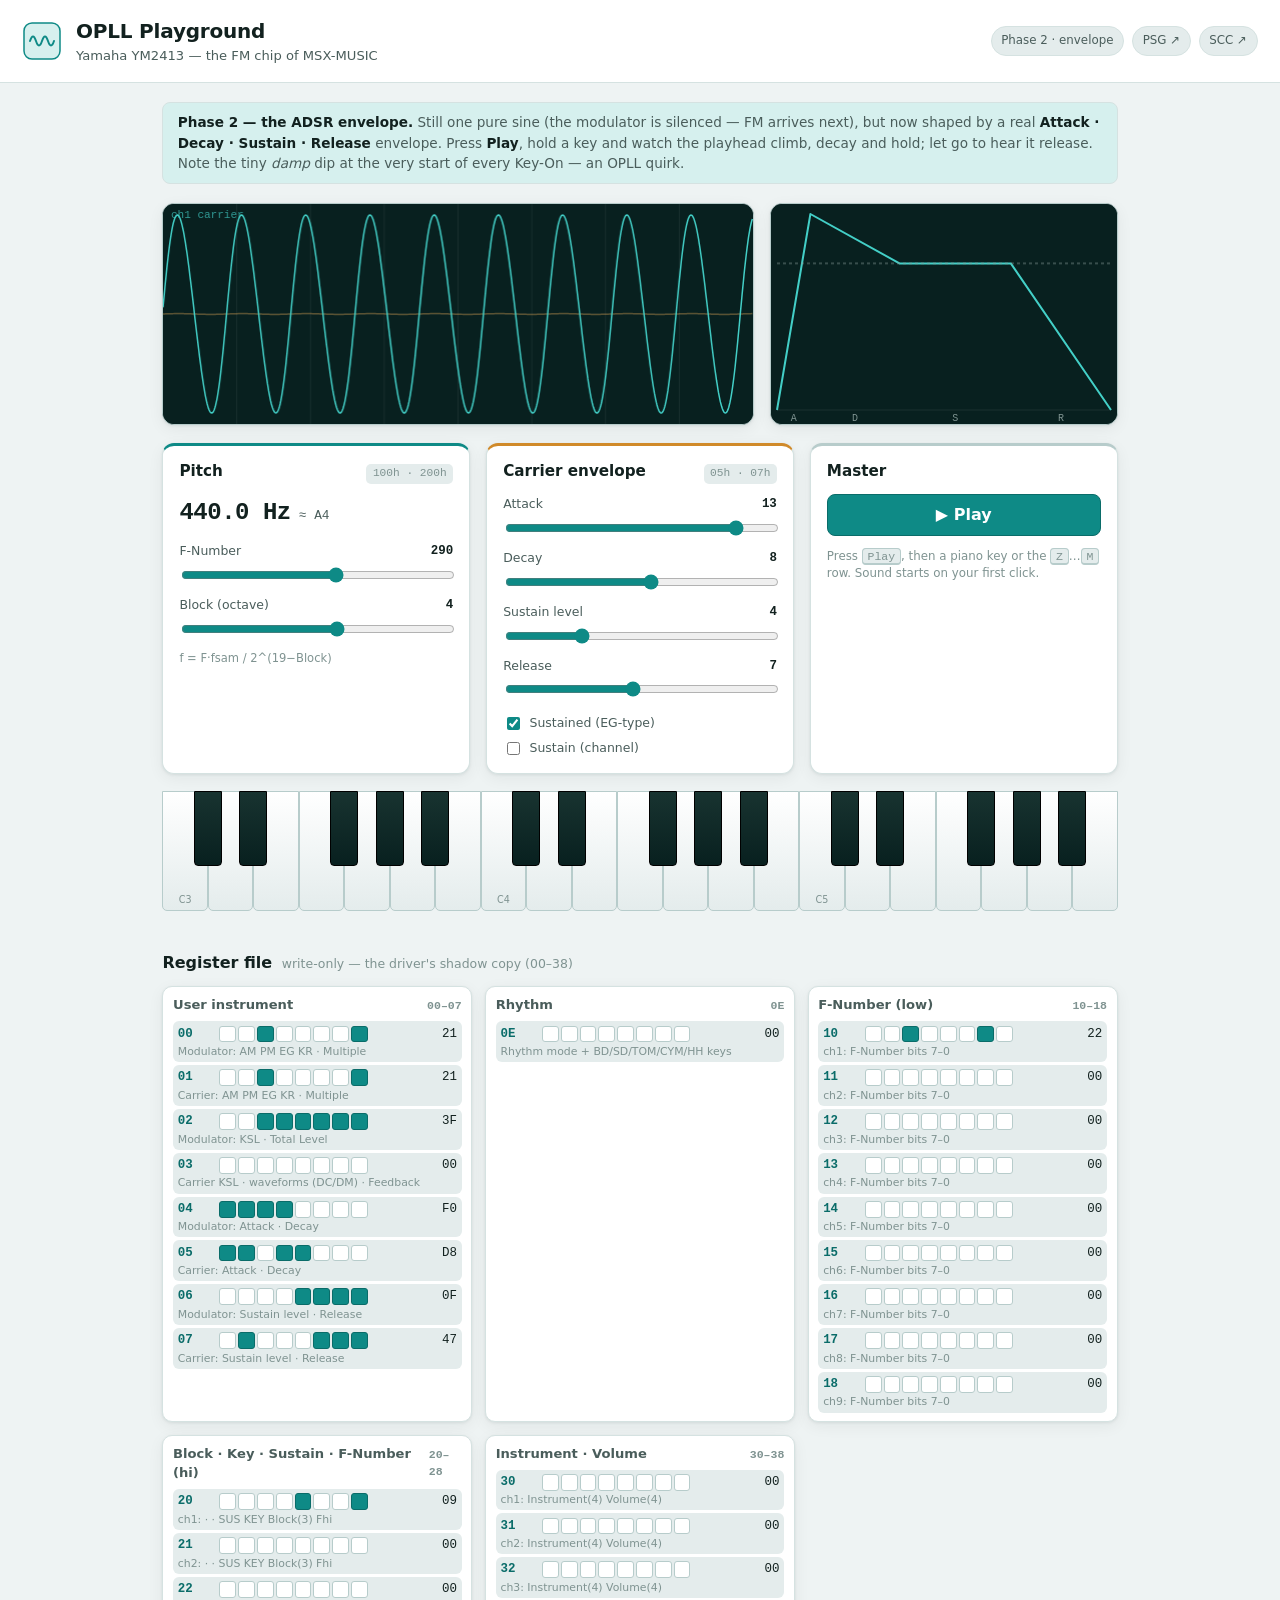
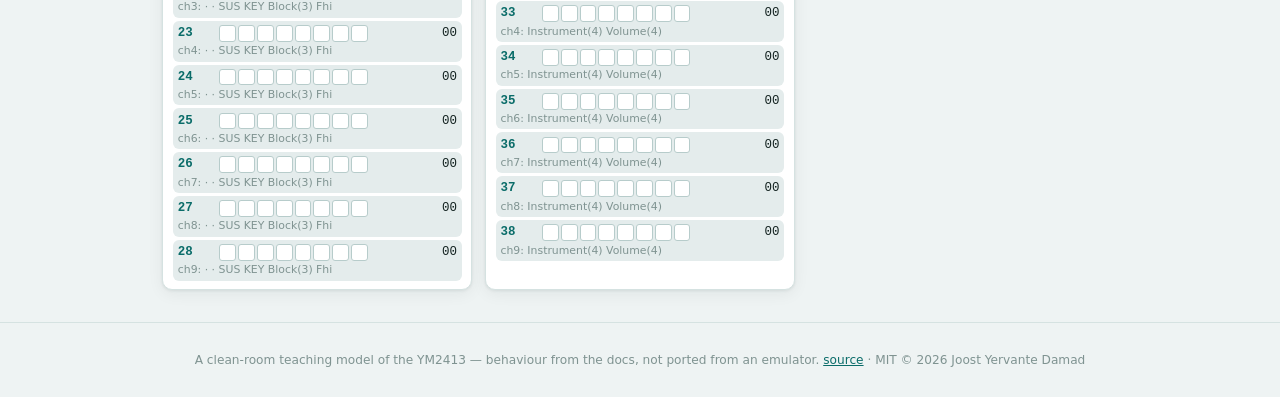
==== index.html @ 634096c4 "Phase 2: the ADSR envelope Per-operator Attack/Decay/Sustain/Release, made visible and editable on t" ====
<!doctype html>
<html lang="en">
<head>
  <meta charset="utf-8">
  <meta name="viewport" content="width=device-width, initial-scale=1">
  <title>OPLL Playground — YM2413 (MSX-MUSIC)</title>
  <meta name="description" content="Take the Yamaha YM2413 (OPLL) FM sound chip apart in your browser — the chip behind MSX-MUSIC.">
  <link rel="icon" href="data:image/svg+xml,%3Csvg xmlns='http://www.w3.org/2000/svg' viewBox='0 0 32 32'%3E%3Crect width='32' height='32' rx='7' fill='%230e8a86'/%3E%3Cpath d='M4 16 q4 -10 8 0 t8 0 t8 0' fill='none' stroke='%23aef2ee' stroke-width='2.4' stroke-linecap='round'/%3E%3C/svg%3E">
  <link rel="stylesheet" href="css/styles.css">
  <!-- The DSP core is a CLASSIC script and must load before the ES modules,
       so globalThis.OpllCore exists when they run. -->
  <script src="js/opll-core.js"></script>
</head>
<body>
  <header class="site-header">
    <div class="brand">
      <svg class="logo" viewBox="0 0 40 40" aria-hidden="true">
        <rect class="logo-body" x="2" y="2" width="36" height="36" rx="8"/>
        <path class="logo-wave" d="M8 20 q3 -9 6 0 t6 0 t6 0 t6 0" fill="none"/>
      </svg>
      <div>
        <h1>OPLL Playground</h1>
        <p class="tagline">Yamaha YM2413 — the FM chip of MSX-MUSIC</p>
      </div>
    </div>
    <div class="header-badges">
      <span class="badge">Phase 2 · envelope</span>
      <a class="badge badge-link" href="../msx-edu-psg/">PSG ↗</a>
      <a class="badge badge-link" href="../msx-edu-scc/">SCC ↗</a>
    </div>
  </header>

  <main id="main">
    <p class="phase-note">
      <b>Phase 2 — the ADSR envelope.</b> Still one pure sine (the modulator is
      silenced — FM arrives next), but now shaped by a real <b>Attack · Decay ·
      Sustain · Release</b> envelope. Press <b>Play</b>, hold a key and watch the
      playhead climb, decay and hold; let go to hear it release. Note the tiny
      <em>damp</em> dip at the very start of every Key-On — an OPLL quirk.
    </p>

    <section class="stage">
      <div class="viz-row">
        <div class="scope-wrap viz-scope">
          <canvas id="scope" class="scope"></canvas>
        </div>
        <div class="scope-wrap viz-adsr">
          <canvas id="adsr" class="scope adsr-canvas"></canvas>
        </div>
      </div>

      <div class="panels">
        <div id="pitch"></div>
        <div id="operator"></div>
        <div id="master"></div>
      </div>

      <div class="piano-block">
        <div id="piano" class="piano-mount"></div>
      </div>

      <section class="reg-section">
        <h2 class="section-title">
          Register file
          <span class="section-sub">write-only — the driver's shadow copy (00–38)</span>
        </h2>
        <div id="regs"></div>
      </section>
    </section>
  </main>

  <footer class="site-footer">
    <p>A clean-room teaching model of the YM2413 — behaviour from the docs, not
      ported from an emulator. <a href="https://github.com/andete/msx-edu-opll">source</a> ·
      MIT © 2026 Joost Yervante Damad</p>
  </footer>

  <script type="module" src="js/pages/index.js"></script>
</body>
</html>
---- css/styles.css ----
/* OPLL Playground — theme-aware styling. No external fonts/assets.
   Family sibling of msx-edu-psg / msx-edu-scc; accent shifted to FM-PAC teal. */

:root {
  --bg: #eef3f3;
  --bg-panel: #ffffff;
  --bg-sunken: #e4ecec;
  --bg-hover: #dcebea;
  --bg-active: #cfeae7;
  --text: #12211f;
  --text-dim: #4a5d5b;
  --text-faint: #7f9391;
  --border: #d5e2e1;
  --border-strong: #b7cccb;
  --accent: #0e8a86;
  --accent-strong: #0a6c69;
  --accent-soft: #d6f0ee;
  --mod: #d08a2a;          /* modulator signal (warm, contrasts the teal carrier) */
  --warn-bg: #fdf3d8;
  --warn-border: #e8c96a;
  --warn-text: #7a5a00;
  --danger: #b5473a;
  --mono: ui-monospace, "SF Mono", "Cascadia Code", "JetBrains Mono", Menlo, Consolas, monospace;
  --sans: system-ui, -apple-system, "Segoe UI", Roboto, sans-serif;
  --shadow: 0 1px 3px rgba(10, 40, 38, 0.08), 0 4px 16px rgba(10, 40, 38, 0.06);

  /* component-specific (read by canvas via getComputedStyle) */
  --scope-bg: #08201f;
  --scope-grid: rgba(255, 255, 255, 0.07);
  --scope-line: #43cfc7;
  --scope-mod: #e0a24a;
}

@media (prefers-color-scheme: dark) {
  :root {
    --bg: #0b1615;
    --bg-panel: #12201f;
    --bg-sunken: #0a1413;
    --bg-hover: #1a2c2a;
    --bg-active: #123a36;
    --text: #e6f2f0;
    --text-dim: #9db6b3;
    --text-faint: #6b817f;
    --border: #203230;
    --border-strong: #2e433f;
    --accent: #2bb3ab;
    --accent-strong: #57d0c7;
    --accent-soft: #0f2e2b;
    --mod: #e0a24a;
    --warn-bg: #2e2711;
    --warn-border: #5e4f1e;
    --warn-text: #e0c56a;
    --danger: #e28175;
    --shadow: 0 1px 3px rgba(0, 0, 0, 0.4), 0 6px 20px rgba(0, 0, 0, 0.3);
    --scope-bg: #061716;
    --scope-grid: rgba(255, 255, 255, 0.06);
    --scope-line: #43cfc7;
    --scope-mod: #e0a24a;
  }
}

* { box-sizing: border-box; }
[hidden] { display: none !important; }
html, body { margin: 0; height: 100%; }

body {
  font-family: var(--sans);
  background: var(--bg);
  color: var(--text);
  line-height: 1.5;
  display: flex;
  flex-direction: column;
  min-height: 100%;
}

/* --- Header ------------------------------------------------------------- */
.site-header {
  display: flex; align-items: center; justify-content: space-between;
  gap: 1rem; flex-wrap: wrap;
  padding: 1rem 1.4rem;
  border-bottom: 1px solid var(--border);
  background: var(--bg-panel);
}
.brand { display: flex; align-items: center; gap: 0.85rem; }
.logo { width: 40px; height: 40px; flex: none; }
.logo-body { fill: var(--accent-soft); stroke: var(--accent); stroke-width: 1.5; }
.logo-wave { stroke: var(--accent); stroke-width: 2; stroke-linecap: round; stroke-linejoin: round; }
h1 { font-size: 1.25rem; margin: 0; letter-spacing: -0.01em; }
.tagline { margin: 0; font-size: 0.82rem; color: var(--text-dim); }
.header-badges { display: flex; gap: 0.5rem; align-items: center; flex-wrap: wrap; }
.badge {
  font-size: 0.74rem; padding: 0.3rem 0.6rem; border-radius: 999px;
  background: var(--bg-sunken); color: var(--text-dim); border: 1px solid var(--border);
  text-decoration: none;
}
.badge-link:hover { background: var(--bg-hover); color: var(--accent-strong); }

/* --- Layout ------------------------------------------------------------- */
#main { flex: 1; width: min(1000px, 100%); margin: 0 auto; padding: 1.2rem 1.4rem 2rem; }
.phase-note {
  font-size: 0.85rem; color: var(--text-dim);
  background: var(--accent-soft); border: 1px solid var(--border);
  padding: 0.6rem 0.9rem; border-radius: 8px; margin: 0 0 1.2rem;
}
.phase-note b { color: var(--text); }
.stage { display: flex; flex-direction: column; gap: 1.1rem; }

/* --- Scope -------------------------------------------------------------- */
.scope-wrap {
  border: 1px solid var(--border-strong); border-radius: 12px; overflow: hidden;
  box-shadow: var(--shadow); background: var(--scope-bg);
}
.scope { display: block; width: 100%; height: 220px; }
.viz-row { display: grid; grid-template-columns: 1.7fr 1fr; gap: 1rem; }
.viz-row .scope-wrap { min-width: 0; }
.adsr-canvas { height: 220px; }
@media (max-width: 720px) { .viz-row { grid-template-columns: 1fr; } }

/* --- Panels ------------------------------------------------------------- */
.panels {
  display: grid; grid-template-columns: repeat(auto-fit, minmax(240px, 1fr));
  gap: 1rem;
}
.panel {
  background: var(--bg-panel); border: 1px solid var(--border); border-radius: 12px;
  padding: 0.9rem 1rem; box-shadow: var(--shadow);
  display: flex; flex-direction: column; gap: 0.7rem;
}
.panel-pitch { border-top: 3px solid var(--accent); }
.panel-env { border-top: 3px solid var(--mod); }
.chk-row { display: flex; flex-wrap: wrap; gap: 0.4rem 1rem; margin-top: 0.2rem; }
.chk { display: flex; align-items: center; gap: 0.4rem; font-size: 0.78rem; color: var(--text-dim); cursor: pointer; }
.chk input { accent-color: var(--accent); }
.panel-head { display: flex; align-items: baseline; justify-content: space-between; }
.panel-title { font-weight: 650; font-size: 0.95rem; }
.panel-tag {
  font-family: var(--mono); font-size: 0.7rem; color: var(--text-faint);
  background: var(--bg-sunken); padding: 0.1rem 0.4rem; border-radius: 5px;
}
.readout { display: flex; align-items: baseline; gap: 0.5rem; }
.readout-freq { font-size: 1.5rem; font-weight: 640; font-family: var(--mono); letter-spacing: -0.02em; }
.readout-note { font-size: 0.8rem; color: var(--text-dim); font-family: var(--mono); }
.ctl { display: flex; flex-direction: column; gap: 0.25rem; }
.ctl-label { font-size: 0.78rem; color: var(--text-dim); display: flex; justify-content: space-between; }
.ctl-label b { color: var(--text); font-family: var(--mono); }
.ctl-sub { display: flex; justify-content: space-between; font-size: 0.72rem; color: var(--text-faint); }
.ctl-sub code { font-family: var(--mono); color: var(--text-dim); }
input[type="range"] { width: 100%; accent-color: var(--accent); cursor: pointer; }

/* --- Master ------------------------------------------------------------- */
.panel-master { border-top: 3px solid var(--border-strong); }
.btn {
  font: inherit; cursor: pointer; border: 1px solid var(--border-strong);
  background: var(--bg-panel); color: var(--text); border-radius: 8px;
  padding: 0.5rem 0.8rem; font-weight: 600;
}
.btn:hover { background: var(--bg-hover); }
.btn-play { background: var(--accent); color: #fff; border-color: var(--accent-strong); font-size: 1rem; }
.btn-play:hover { background: var(--accent-strong); }
.btn-play.playing { background: var(--danger); border-color: var(--danger); }
.master-hint { font-size: 0.74rem; color: var(--text-faint); margin: 0; }
kbd {
  font-family: var(--mono); font-size: 0.72rem; background: var(--bg-sunken);
  border: 1px solid var(--border-strong); border-bottom-width: 2px;
  border-radius: 4px; padding: 0.05rem 0.3rem;
}

/* --- Piano -------------------------------------------------------------- */
.piano-mount { width: 100%; }
.piano-board { position: relative; height: 120px; user-select: none; touch-action: none; }
.pkey { position: absolute; top: 0; padding: 0; cursor: pointer; font: inherit; border: 1px solid var(--border-strong); }
.pkey-white {
  height: 100%; background: linear-gradient(var(--bg-panel), var(--bg-sunken));
  border-radius: 0 0 5px 5px; display: flex; align-items: flex-end; justify-content: center;
}
.pkey-white.pressed { background: var(--accent-soft); }
.pkey-black {
  height: 62%; z-index: 2; border-color: #000;
  background: linear-gradient(#183330, #08201f); border-radius: 0 0 4px 4px;
}
.pkey-black.pressed { background: linear-gradient(var(--accent-strong), var(--accent)); }
.pkey-label { font-size: 0.6rem; color: var(--text-faint); pointer-events: none; padding-bottom: 3px; }

/* --- Register inspector ------------------------------------------------- */
.reg-section { margin-top: 1.4rem; }
.section-title { font-size: 1rem; margin: 0 0 0.7rem; display: flex; gap: 0.6rem; align-items: baseline; flex-wrap: wrap; }
.section-sub { font-size: 0.78rem; font-weight: 400; color: var(--text-faint); }
.reg-inspector {
  display: grid; grid-template-columns: repeat(auto-fit, minmax(300px, 1fr)); gap: 0.8rem;
}
.reg-group {
  background: var(--bg-panel); border: 1px solid var(--border); border-radius: 10px;
  padding: 0.5rem 0.6rem; box-shadow: var(--shadow);
}
.reg-group-head {
  display: flex; justify-content: space-between; align-items: baseline;
  font-size: 0.82rem; font-weight: 650; margin-bottom: 0.4rem; color: var(--text-dim);
}
.reg-group-head code { font-family: var(--mono); font-size: 0.72rem; color: var(--text-faint); }
.reg-group-body { display: flex; flex-direction: column; gap: 3px; }
.reg-row {
  display: grid; grid-template-columns: 2.2rem auto 1.6rem; grid-template-rows: auto auto;
  align-items: center; gap: 0.1rem 0.4rem;
  padding: 0.2rem 0.3rem; border-radius: 6px; background: var(--bg-sunken);
  transition: opacity 0.15s;
}
.reg-row.dim { opacity: 0.32; }
.reg-addr { font-family: var(--mono); font-size: 0.78rem; color: var(--accent-strong); font-weight: 650; }
.reg-hex { font-family: var(--mono); font-size: 0.78rem; color: var(--text); text-align: right; }
.reg-bits { display: inline-flex; gap: 2px; }
.reg-bit {
  width: 1.05rem; height: 1.05rem; padding: 0; cursor: pointer;
  background: var(--bg-panel); border: 1px solid var(--border-strong); border-radius: 3px;
  font-size: 0; transition: background 0.1s, border-color 0.1s;
}
.reg-bit.on { background: var(--accent); border-color: var(--accent-strong); }
.reg-bit:hover { border-color: var(--accent); }
.reg-label { grid-column: 1 / -1; font-size: 0.68rem; color: var(--text-faint); line-height: 1.3; }

/* --- Footer ------------------------------------------------------------- */
.site-footer {
  border-top: 1px solid var(--border); padding: 1rem 1.4rem;
  font-size: 0.76rem; color: var(--text-faint); text-align: center;
}
.site-footer a { color: var(--accent-strong); }
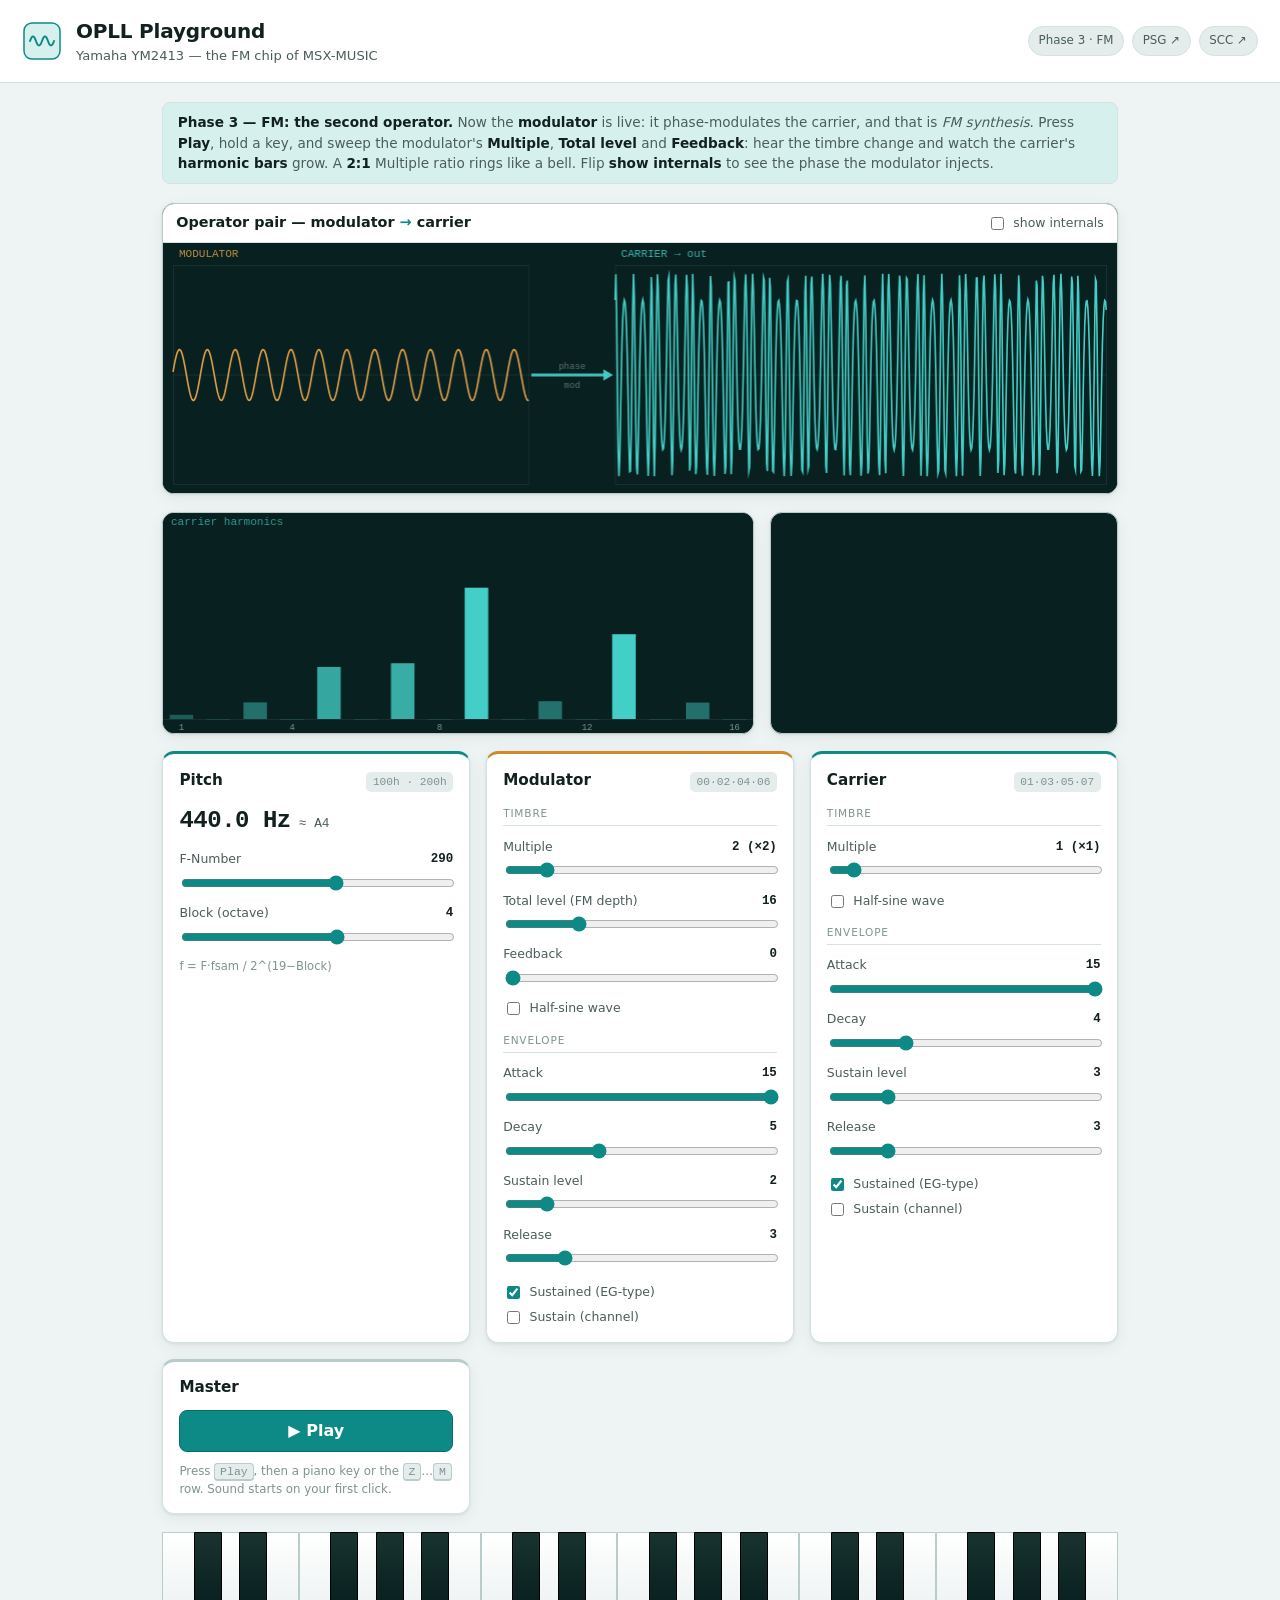
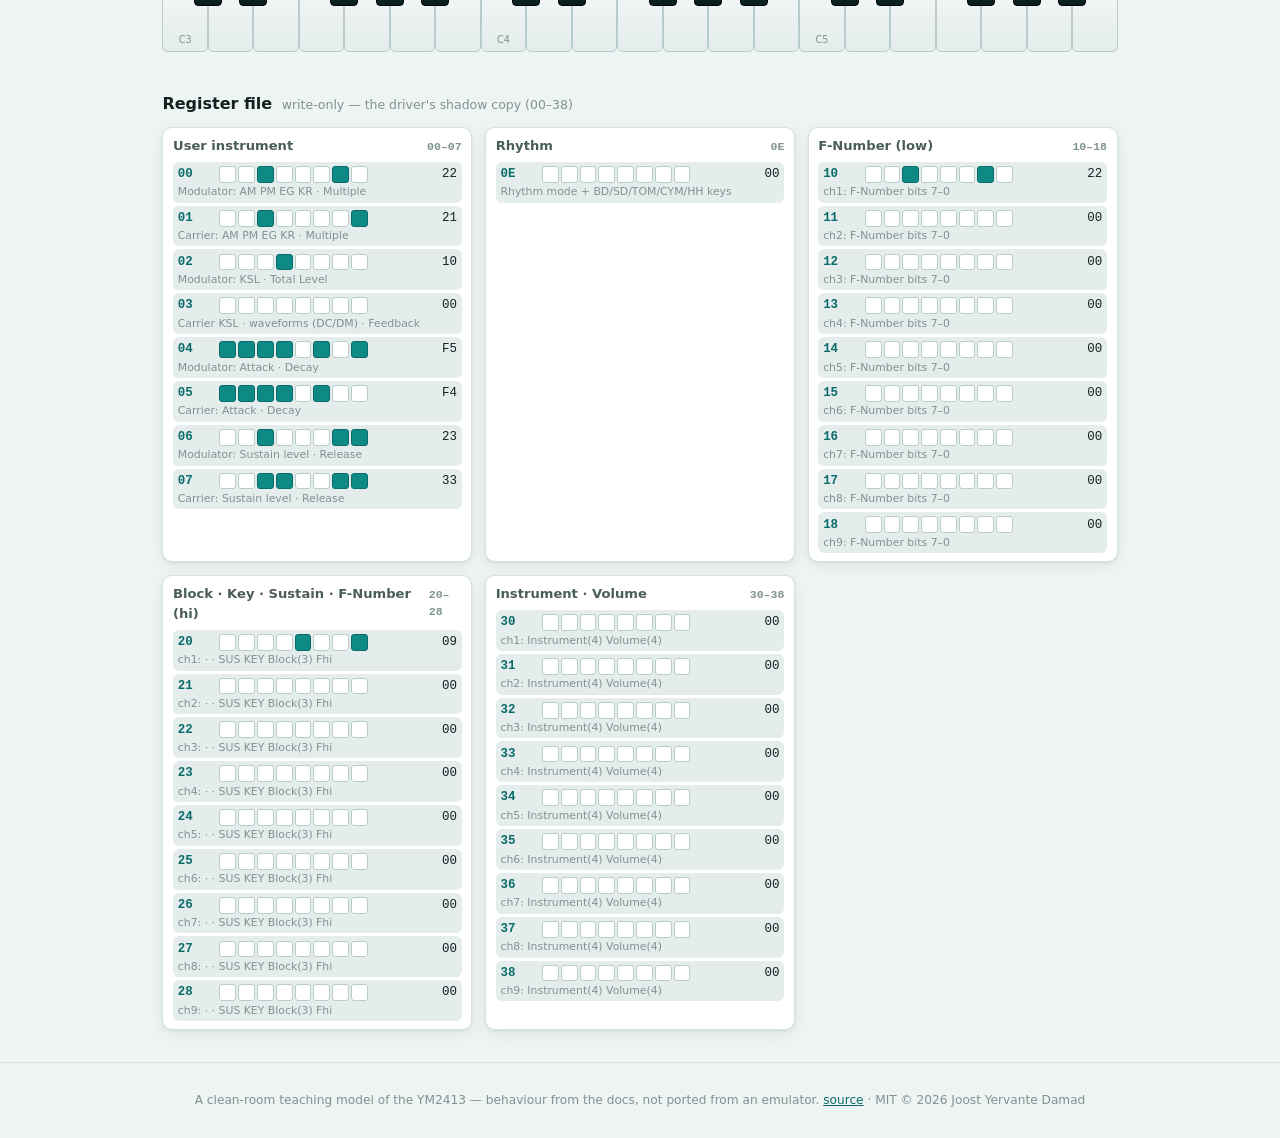
==== commit 0491435d: "Phase 3: FM — the second operator (the star widget) Un-silences the modulator and finally teaches FM" ====
--- a/index.html
+++ b/index.html
@@ -24,7 +24,7 @@
       </div>
     </div>
     <div class="header-badges">
-      <span class="badge">Phase 2 · envelope</span>
+      <span class="badge">Phase 3 · FM</span>
       <a class="badge badge-link" href="../msx-edu-psg/">PSG ↗</a>
       <a class="badge badge-link" href="../msx-edu-scc/">SCC ↗</a>
     </div>
@@ -32,17 +32,20 @@
 
   <main id="main">
     <p class="phase-note">
-      <b>Phase 2 — the ADSR envelope.</b> Still one pure sine (the modulator is
-      silenced — FM arrives next), but now shaped by a real <b>Attack · Decay ·
-      Sustain · Release</b> envelope. Press <b>Play</b>, hold a key and watch the
-      playhead climb, decay and hold; let go to hear it release. Note the tiny
-      <em>damp</em> dip at the very start of every Key-On — an OPLL quirk.
+      <b>Phase 3 — FM: the second operator.</b> Now the <b>modulator</b> is live:
+      it phase-modulates the carrier, and that is <em>FM synthesis</em>. Press
+      <b>Play</b>, hold a key, and sweep the modulator's <b>Multiple</b>,
+      <b>Total level</b> and <b>Feedback</b>: hear the timbre change and watch the
+      carrier's <b>harmonic bars</b> grow. A <b>2:1</b> Multiple ratio rings like a
+      bell. Flip <b>show internals</b> to see the phase the modulator injects.
     </p>
 
     <section class="stage">
+      <div id="pair" class="scope-wrap"></div>
+
       <div class="viz-row">
-        <div class="scope-wrap viz-scope">
-          <canvas id="scope" class="scope"></canvas>
+        <div class="scope-wrap">
+          <canvas id="harmonics" class="scope"></canvas>
         </div>
         <div class="scope-wrap viz-adsr">
           <canvas id="adsr" class="scope adsr-canvas"></canvas>
@@ -51,7 +54,8 @@
 
       <div class="panels">
         <div id="pitch"></div>
-        <div id="operator"></div>
+        <div id="operator-mod"></div>
+        <div id="operator-car"></div>
         <div id="master"></div>
       </div>
 
--- a/css/styles.css
+++ b/css/styles.css
@@ -116,6 +116,19 @@
 .adsr-canvas { height: 220px; }
 @media (max-width: 720px) { .viz-row { grid-template-columns: 1fr; } }
 
+/* --- Operator pair (★ the FM star widget) ------------------------------- */
+.pair-wrap { display: block; }
+.pair-head {
+  display: flex; align-items: center; justify-content: space-between; gap: 0.6rem;
+  flex-wrap: wrap; padding: 0.5rem 0.8rem;
+  background: var(--bg-panel); border-bottom: 1px solid var(--border);
+}
+.pair-title { font-weight: 650; font-size: 0.9rem; }
+.pair-arrow { color: var(--accent); font-weight: 700; }
+.pair-toggle { font-size: 0.78rem; }
+.pair-canvas { display: block; width: 100%; height: 250px; background: var(--scope-bg); }
+@media (max-width: 720px) { .pair-canvas { height: 200px; } }
+
 /* --- Panels ------------------------------------------------------------- */
 .panels {
   display: grid; grid-template-columns: repeat(auto-fit, minmax(240px, 1fr));
@@ -128,6 +141,13 @@
 }
 .panel-pitch { border-top: 3px solid var(--accent); }
 .panel-env { border-top: 3px solid var(--mod); }
+.panel-op-mod { border-top: 3px solid var(--mod); }
+.panel-op-car { border-top: 3px solid var(--accent); }
+.op-sub {
+  font-size: 0.66rem; text-transform: uppercase; letter-spacing: 0.08em;
+  color: var(--text-faint); border-bottom: 1px solid var(--border);
+  padding-bottom: 0.2rem; margin-top: 0.2rem;
+}
 .chk-row { display: flex; flex-wrap: wrap; gap: 0.4rem 1rem; margin-top: 0.2rem; }
 .chk { display: flex; align-items: center; gap: 0.4rem; font-size: 0.78rem; color: var(--text-dim); cursor: pointer; }
 .chk input { accent-color: var(--accent); }
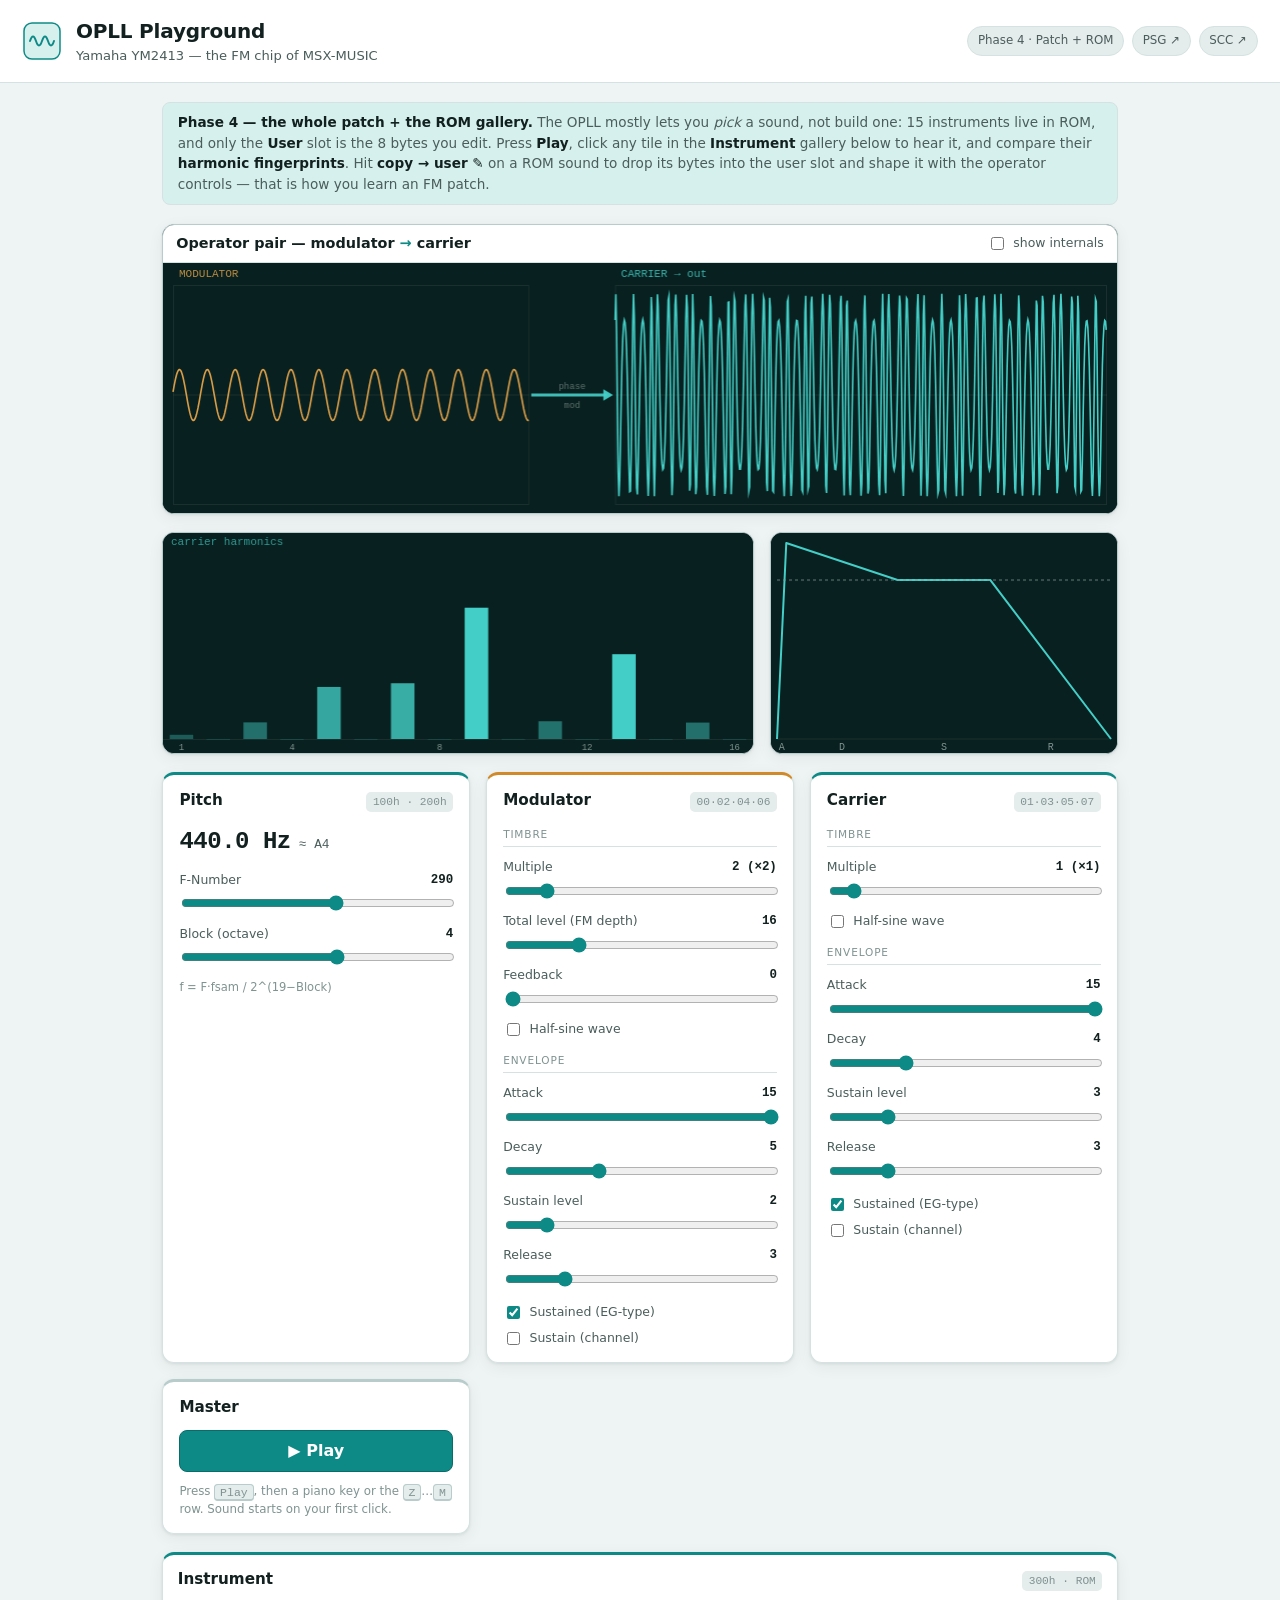
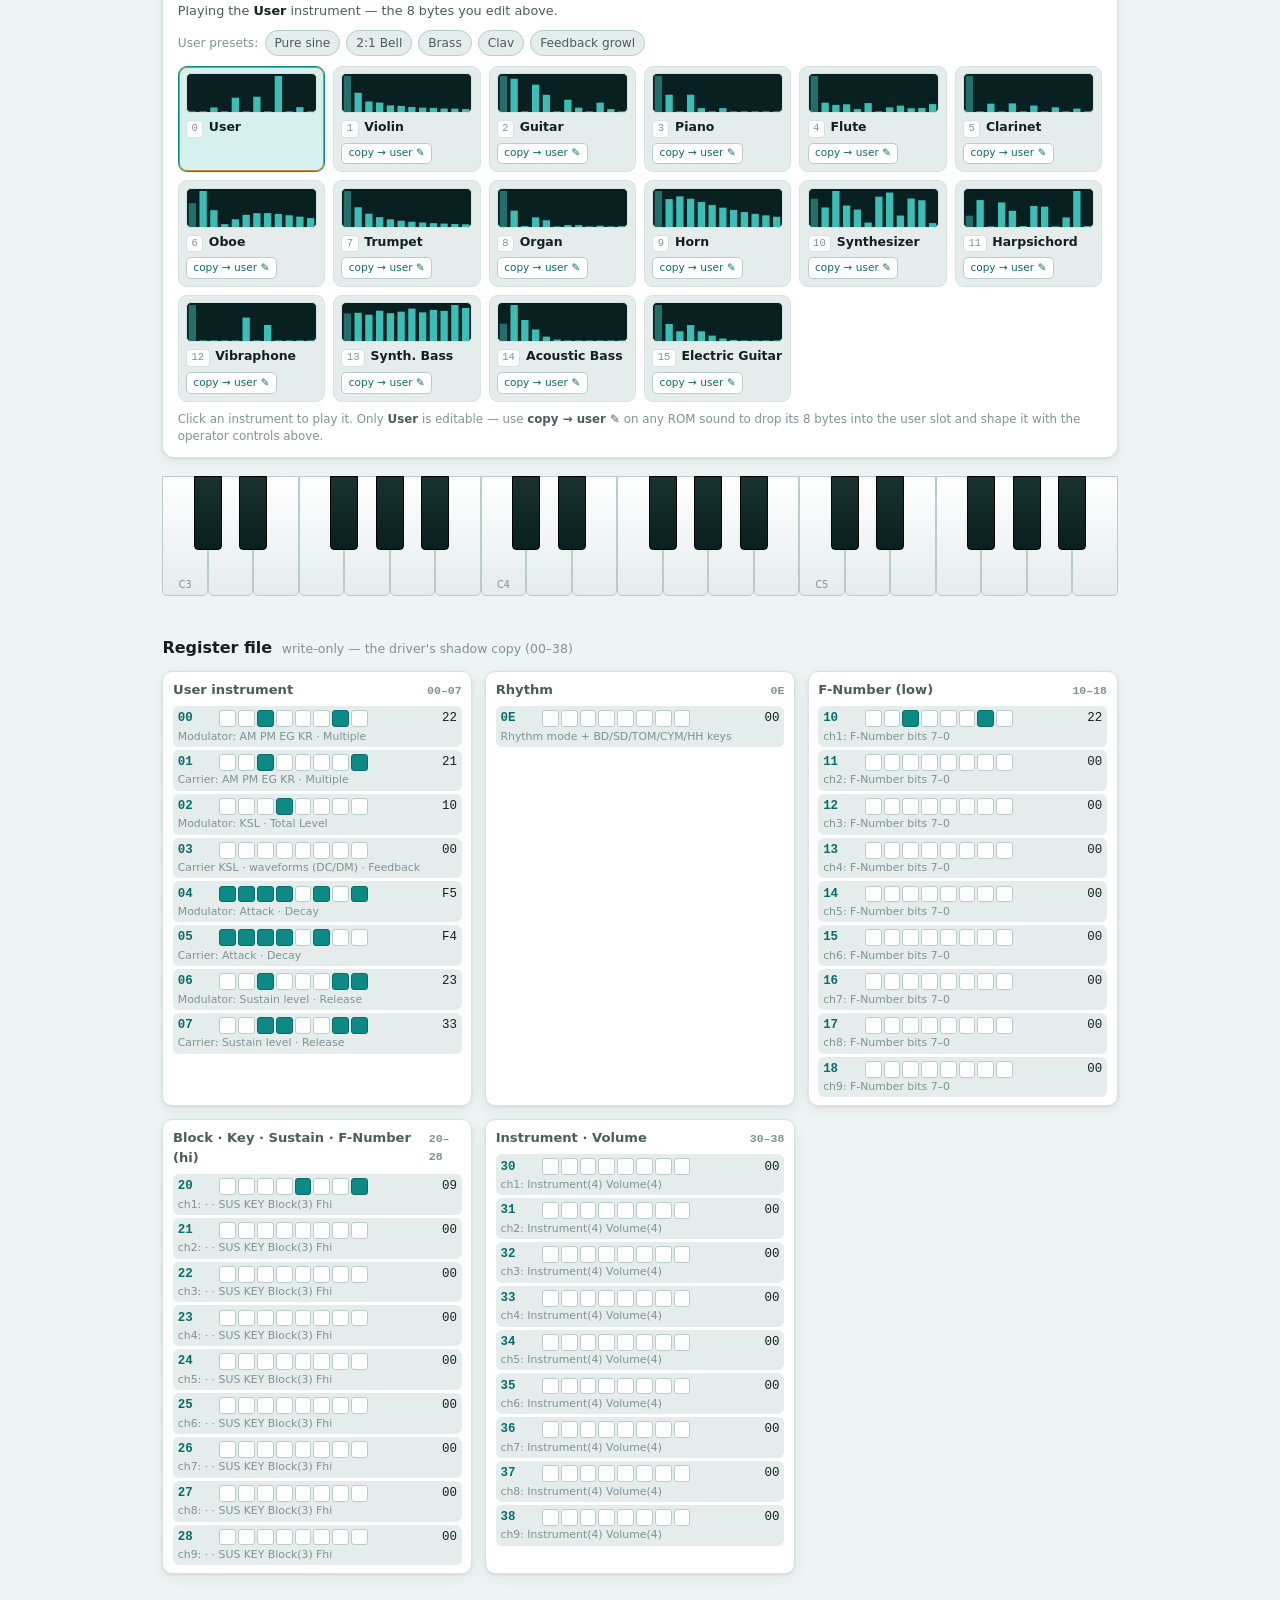
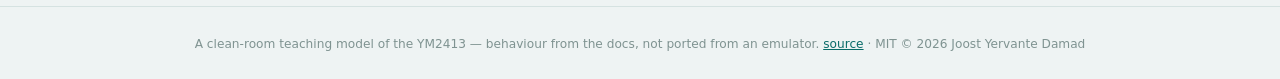
==== commit 00633aff: "Phase 4: the whole patch + the ROM gallery (★) - js/components/patch-panel.js: 16-instrument gallery" ====
--- a/index.html
+++ b/index.html
@@ -24,7 +24,7 @@
       </div>
     </div>
     <div class="header-badges">
-      <span class="badge">Phase 3 · FM</span>
+      <span class="badge">Phase 4 · Patch + ROM</span>
       <a class="badge badge-link" href="../msx-edu-psg/">PSG ↗</a>
       <a class="badge badge-link" href="../msx-edu-scc/">SCC ↗</a>
     </div>
@@ -32,12 +32,13 @@
 
   <main id="main">
     <p class="phase-note">
-      <b>Phase 3 — FM: the second operator.</b> Now the <b>modulator</b> is live:
-      it phase-modulates the carrier, and that is <em>FM synthesis</em>. Press
-      <b>Play</b>, hold a key, and sweep the modulator's <b>Multiple</b>,
-      <b>Total level</b> and <b>Feedback</b>: hear the timbre change and watch the
-      carrier's <b>harmonic bars</b> grow. A <b>2:1</b> Multiple ratio rings like a
-      bell. Flip <b>show internals</b> to see the phase the modulator injects.
+      <b>Phase 4 — the whole patch + the ROM gallery.</b> The OPLL mostly lets you
+      <em>pick</em> a sound, not build one: 15 instruments live in ROM, and only the
+      <b>User</b> slot is the 8 bytes you edit. Press <b>Play</b>, click any tile in
+      the <b>Instrument</b> gallery below to hear it, and compare their
+      <b>harmonic fingerprints</b>. Hit <b>copy&nbsp;→&nbsp;user&nbsp;✎</b> on a ROM
+      sound to drop its bytes into the user slot and shape it with the operator
+      controls — that is how you learn an FM patch.
     </p>
 
     <section class="stage">
@@ -58,6 +59,8 @@
         <div id="operator-car"></div>
         <div id="master"></div>
       </div>
+
+      <div id="patch"></div>
 
       <div class="piano-block">
         <div id="piano" class="piano-mount"></div>
--- a/css/styles.css
+++ b/css/styles.css
@@ -237,6 +237,63 @@
 .reg-bit:hover { border-color: var(--accent); }
 .reg-label { grid-column: 1 / -1; font-size: 0.68rem; color: var(--text-faint); line-height: 1.3; }
 
+/* --- Patch panel + ROM gallery (Phase 4) -------------------------------- */
+.patch-panel {
+  background: var(--bg-panel); border: 1px solid var(--border); border-radius: 12px;
+  border-top: 3px solid var(--accent); padding: 0.8rem 0.9rem; box-shadow: var(--shadow);
+  display: flex; flex-direction: column; gap: 0.6rem;
+}
+.patch-status { margin: 0; font-size: 0.8rem; color: var(--text-dim); }
+.patch-status b { color: var(--text); }
+.preset-row { display: flex; flex-wrap: wrap; align-items: center; gap: 0.4rem; }
+.preset-label { font-size: 0.76rem; color: var(--text-faint); }
+.preset-chip {
+  font: inherit; font-size: 0.76rem; cursor: pointer; padding: 0.2rem 0.55rem;
+  background: var(--bg-sunken); color: var(--text-dim);
+  border: 1px solid var(--border-strong); border-radius: 999px;
+}
+.preset-chip:hover { background: var(--bg-hover); color: var(--accent-strong); border-color: var(--accent); }
+
+.gallery {
+  display: grid; grid-template-columns: repeat(auto-fill, minmax(126px, 1fr)); gap: 0.5rem;
+}
+.inst-tile {
+  display: flex; flex-direction: column; gap: 0.3rem; cursor: pointer;
+  background: var(--bg-sunken); border: 1px solid var(--border);
+  border-radius: 9px; padding: 0.4rem 0.45rem 0.45rem;
+  transition: border-color 0.12s, background 0.12s, box-shadow 0.12s;
+}
+.inst-tile:hover { border-color: var(--accent); background: var(--bg-hover); }
+.inst-tile:focus-visible { outline: 2px solid var(--accent); outline-offset: 1px; }
+.inst-tile.active {
+  border-color: var(--accent); background: var(--accent-soft);
+  box-shadow: inset 0 0 0 1px var(--accent);
+}
+.inst-user { border-style: dashed; border-color: var(--mod); }
+.inst-user.active { box-shadow: inset 0 0 0 1px var(--mod); border-style: solid; }
+.inst-fp {
+  display: block; width: 100%; height: 40px; border-radius: 5px;
+  background: var(--scope-bg); border: 1px solid var(--border);
+}
+.inst-meta { display: flex; align-items: baseline; gap: 0.35rem; min-width: 0; }
+.inst-idx {
+  font-family: var(--mono); font-size: 0.66rem; color: var(--text-faint);
+  background: var(--bg-panel); border: 1px solid var(--border);
+  border-radius: 4px; padding: 0 0.28rem;
+}
+.inst-name {
+  font-size: 0.78rem; font-weight: 600; color: var(--text);
+  white-space: nowrap; overflow: hidden; text-overflow: ellipsis;
+}
+.inst-copy {
+  font: inherit; font-size: 0.66rem; cursor: pointer; align-self: flex-start;
+  padding: 0.12rem 0.4rem; color: var(--accent-strong);
+  background: var(--bg-panel); border: 1px solid var(--border-strong); border-radius: 5px;
+}
+.inst-copy:hover { background: var(--accent); color: #fff; border-color: var(--accent-strong); }
+.gallery-hint { margin: 0; font-size: 0.74rem; color: var(--text-faint); line-height: 1.4; }
+.gallery-hint b { color: var(--text-dim); }
+
 /* --- Footer ------------------------------------------------------------- */
 .site-footer {
   border-top: 1px solid var(--border); padding: 1rem 1.4rem;
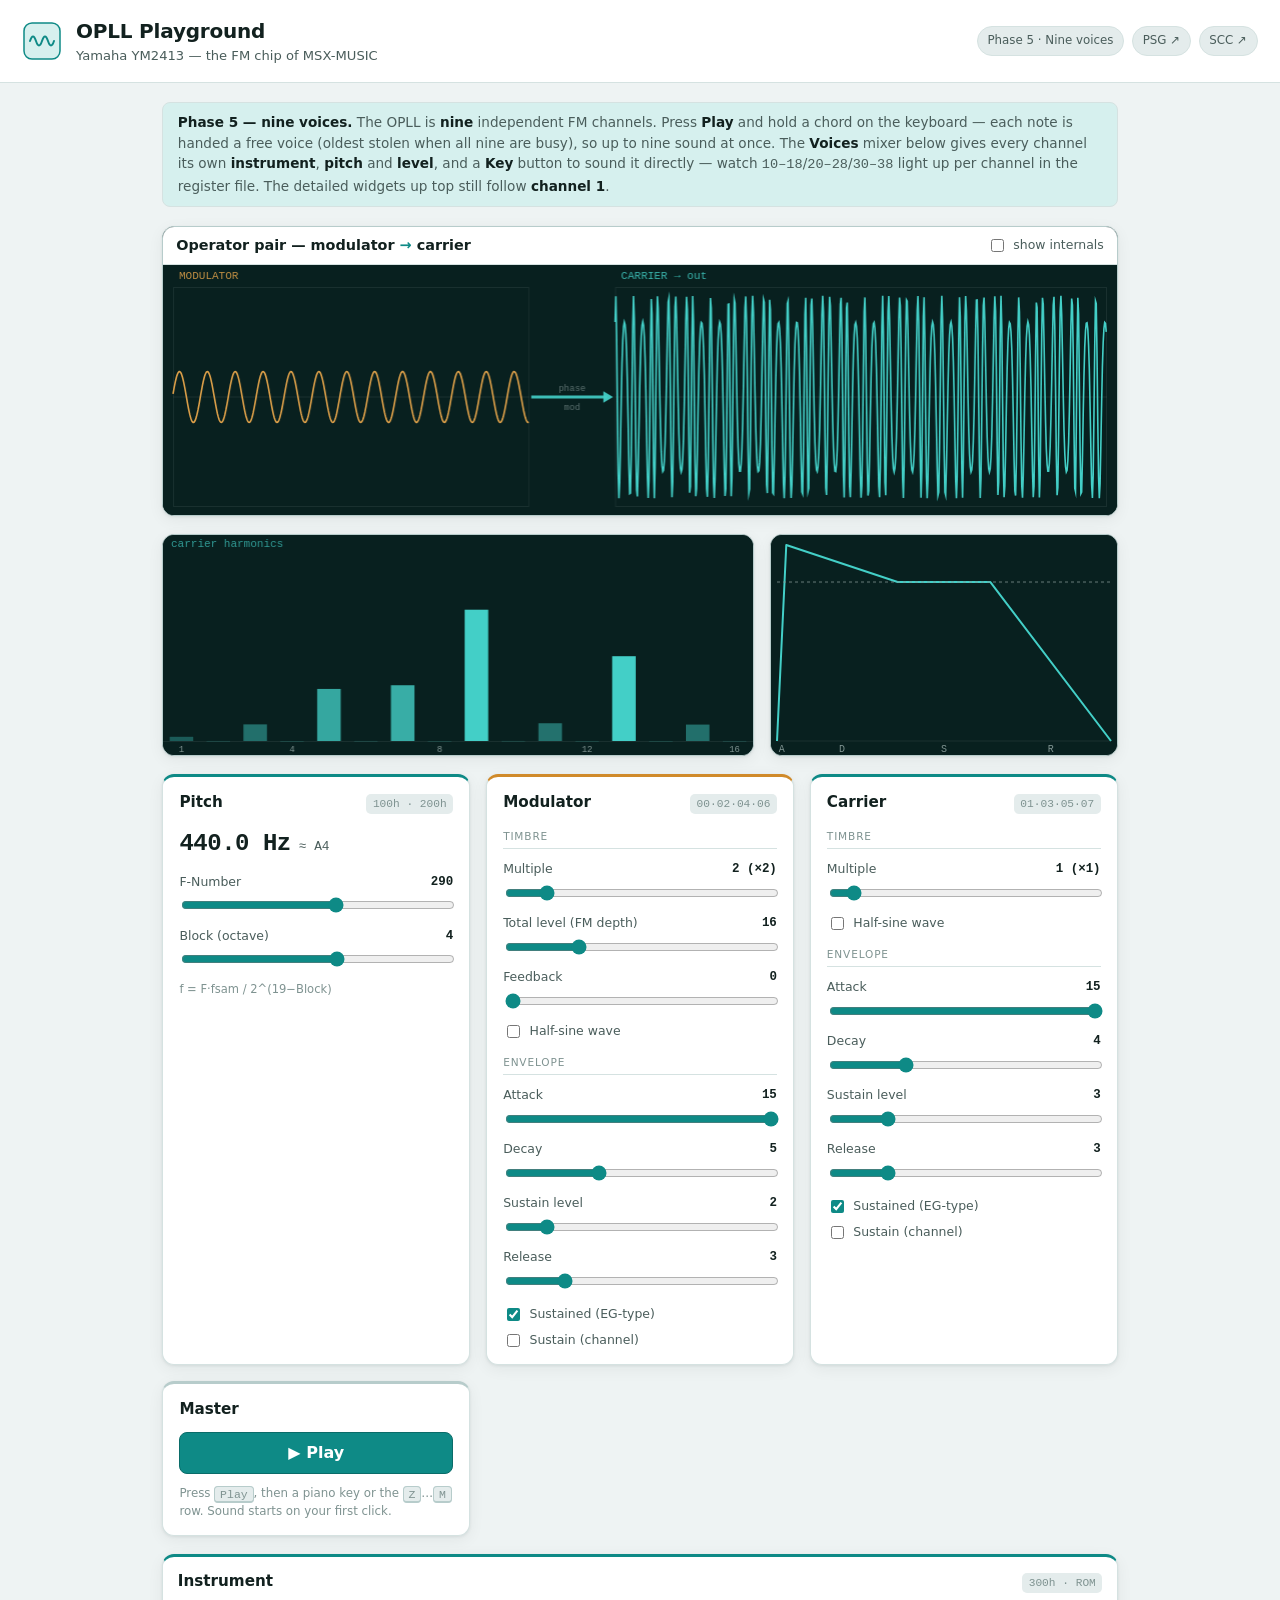
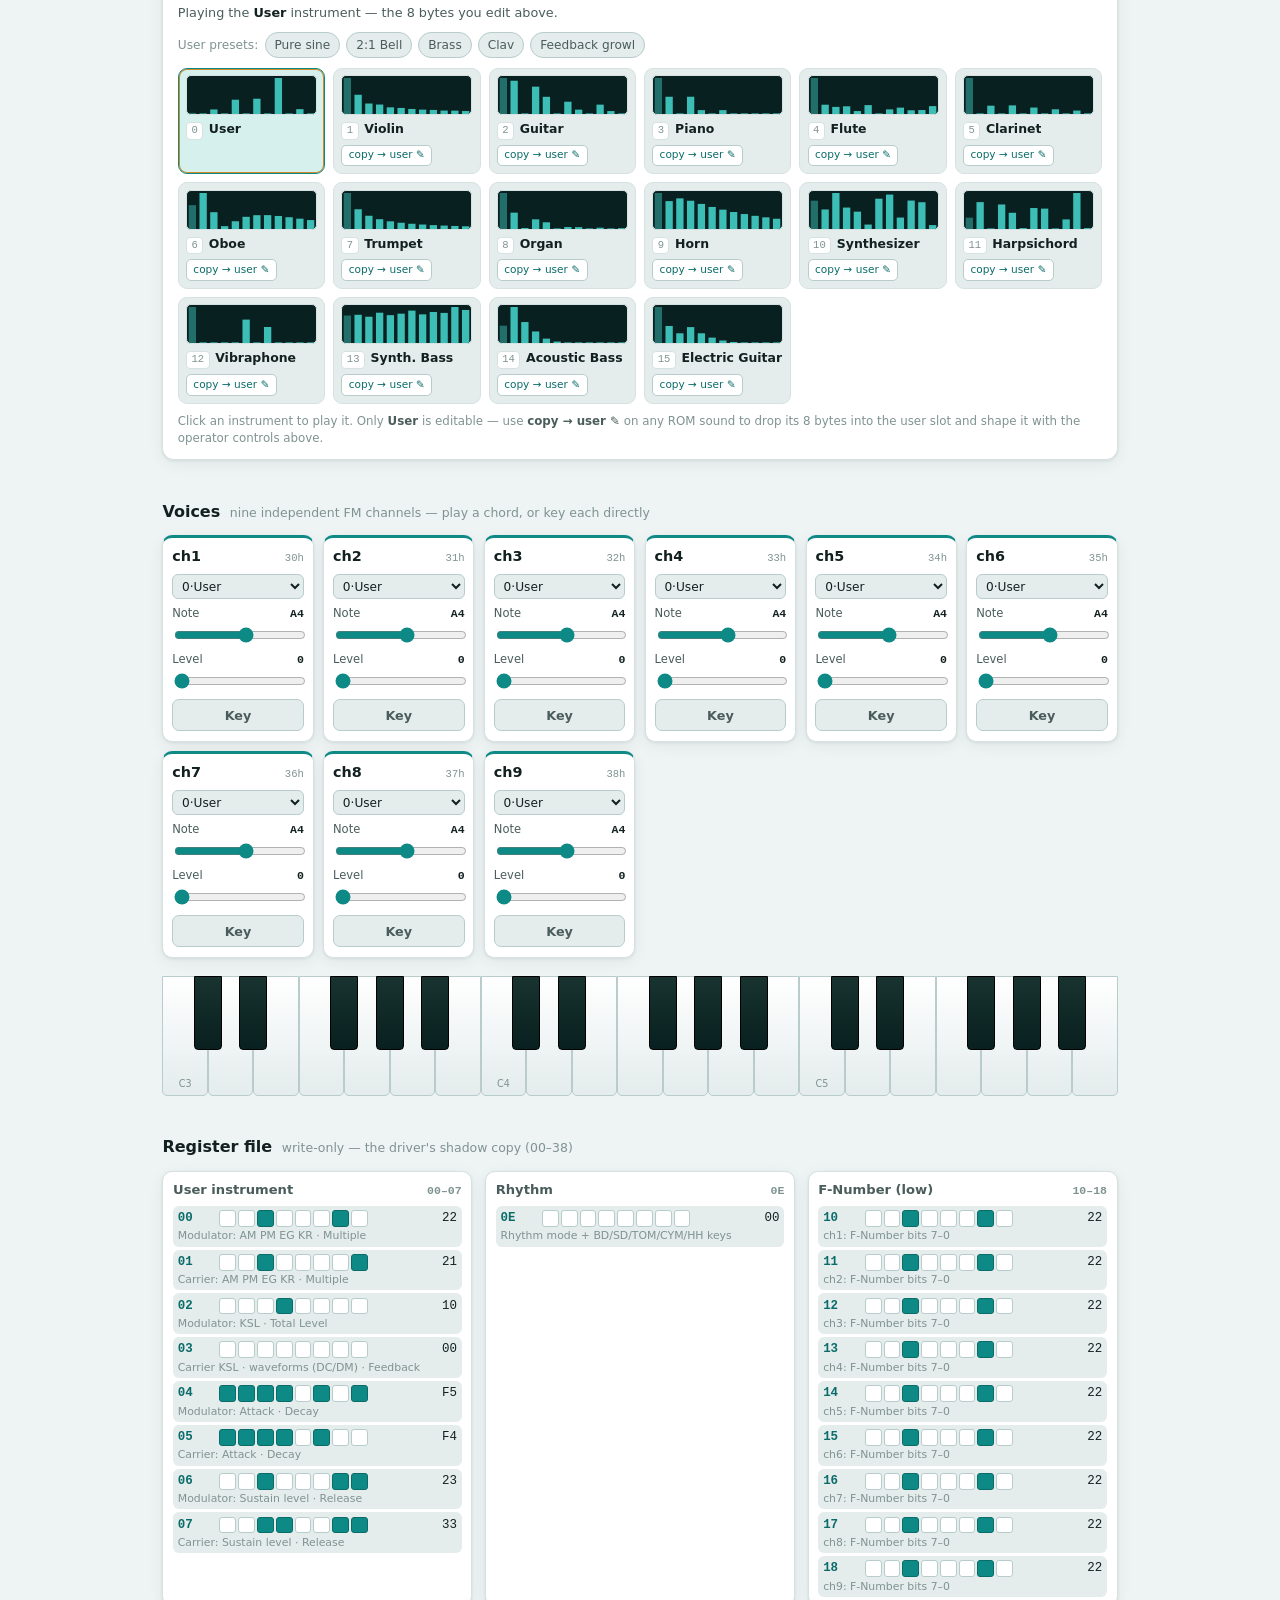
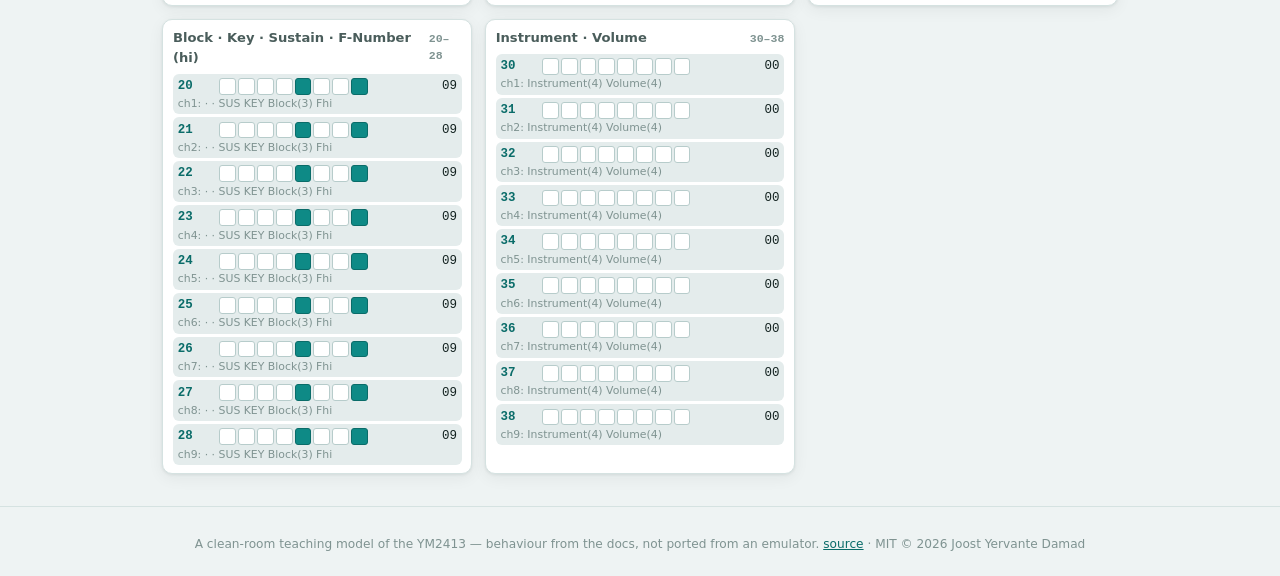
==== commit 0108ce3c: "Phase 5: nine voices (polyphony + the mixer) - js/voices.js: VoiceAllocator — held notes → free chan" ====
--- a/index.html
+++ b/index.html
@@ -24,7 +24,7 @@
       </div>
     </div>
     <div class="header-badges">
-      <span class="badge">Phase 4 · Patch + ROM</span>
+      <span class="badge">Phase 5 · Nine voices</span>
       <a class="badge badge-link" href="../msx-edu-psg/">PSG ↗</a>
       <a class="badge badge-link" href="../msx-edu-scc/">SCC ↗</a>
     </div>
@@ -32,13 +32,14 @@
 
   <main id="main">
     <p class="phase-note">
-      <b>Phase 4 — the whole patch + the ROM gallery.</b> The OPLL mostly lets you
-      <em>pick</em> a sound, not build one: 15 instruments live in ROM, and only the
-      <b>User</b> slot is the 8 bytes you edit. Press <b>Play</b>, click any tile in
-      the <b>Instrument</b> gallery below to hear it, and compare their
-      <b>harmonic fingerprints</b>. Hit <b>copy&nbsp;→&nbsp;user&nbsp;✎</b> on a ROM
-      sound to drop its bytes into the user slot and shape it with the operator
-      controls — that is how you learn an FM patch.
+      <b>Phase 5 — nine voices.</b> The OPLL is <b>nine</b> independent FM channels.
+      Press <b>Play</b> and hold a chord on the keyboard — each note is handed a free
+      voice (oldest stolen when all nine are busy), so up to nine sound at once. The
+      <b>Voices</b> mixer below gives every channel its own <b>instrument</b>,
+      <b>pitch</b> and <b>level</b>, and a <b>Key</b> button to sound it directly —
+      watch <code>10–18</code>/<code>20–28</code>/<code>30–38</code> light up per
+      channel in the register file. The detailed widgets up top still follow
+      <b>channel&nbsp;1</b>.
     </p>
 
     <section class="stage">
@@ -61,6 +62,14 @@
       </div>
 
       <div id="patch"></div>
+
+      <section class="voices-section">
+        <h2 class="section-title">
+          Voices
+          <span class="section-sub">nine independent FM channels — play a chord, or key each directly</span>
+        </h2>
+        <div id="voices" class="voices-grid"></div>
+      </section>
 
       <div class="piano-block">
         <div id="piano" class="piano-mount"></div>
--- a/css/styles.css
+++ b/css/styles.css
@@ -294,6 +294,39 @@
 .gallery-hint { margin: 0; font-size: 0.74rem; color: var(--text-faint); line-height: 1.4; }
 .gallery-hint b { color: var(--text-dim); }
 
+/* --- Voices mixer (Phase 5) --------------------------------------------- */
+.voices-section { margin-top: 1.4rem; }
+.voices-grid {
+  display: grid; grid-template-columns: repeat(auto-fill, minmax(150px, 1fr)); gap: 0.6rem;
+}
+.chan-strip {
+  display: flex; flex-direction: column; gap: 0.4rem;
+  background: var(--bg-panel); border: 1px solid var(--border);
+  border-top: 3px solid var(--accent); border-radius: 10px;
+  padding: 0.5rem 0.55rem 0.6rem; box-shadow: var(--shadow);
+  transition: border-color 0.12s, box-shadow 0.12s;
+}
+.chan-strip.sounding { border-color: var(--accent); box-shadow: 0 0 0 1px var(--accent), var(--shadow); }
+.chan-head { display: flex; align-items: baseline; justify-content: space-between; }
+.chan-id { font-weight: 650; font-size: 0.9rem; }
+.chan-tag { font-family: var(--mono); font-size: 0.66rem; color: var(--text-faint); }
+.chan-inst {
+  font: inherit; font-size: 0.76rem; width: 100%; padding: 0.2rem 0.3rem;
+  background: var(--bg-sunken); color: var(--text);
+  border: 1px solid var(--border-strong); border-radius: 6px;
+}
+.chan-ctl { display: flex; flex-direction: column; gap: 0.15rem; }
+.chan-ctl span { font-size: 0.72rem; color: var(--text-dim); display: flex; justify-content: space-between; }
+.chan-ctl span b { color: var(--text); font-family: var(--mono); font-size: 0.72rem; }
+.chan-key {
+  font: inherit; font-size: 0.8rem; font-weight: 600; cursor: pointer;
+  padding: 0.35rem 0.5rem; margin-top: 0.1rem; user-select: none;
+  background: var(--bg-sunken); color: var(--text-dim);
+  border: 1px solid var(--border-strong); border-radius: 7px;
+}
+.chan-key:hover { background: var(--bg-hover); }
+.chan-key.on { background: var(--accent); color: #fff; border-color: var(--accent-strong); }
+
 /* --- Footer ------------------------------------------------------------- */
 .site-footer {
   border-top: 1px solid var(--border); padding: 1rem 1.4rem;
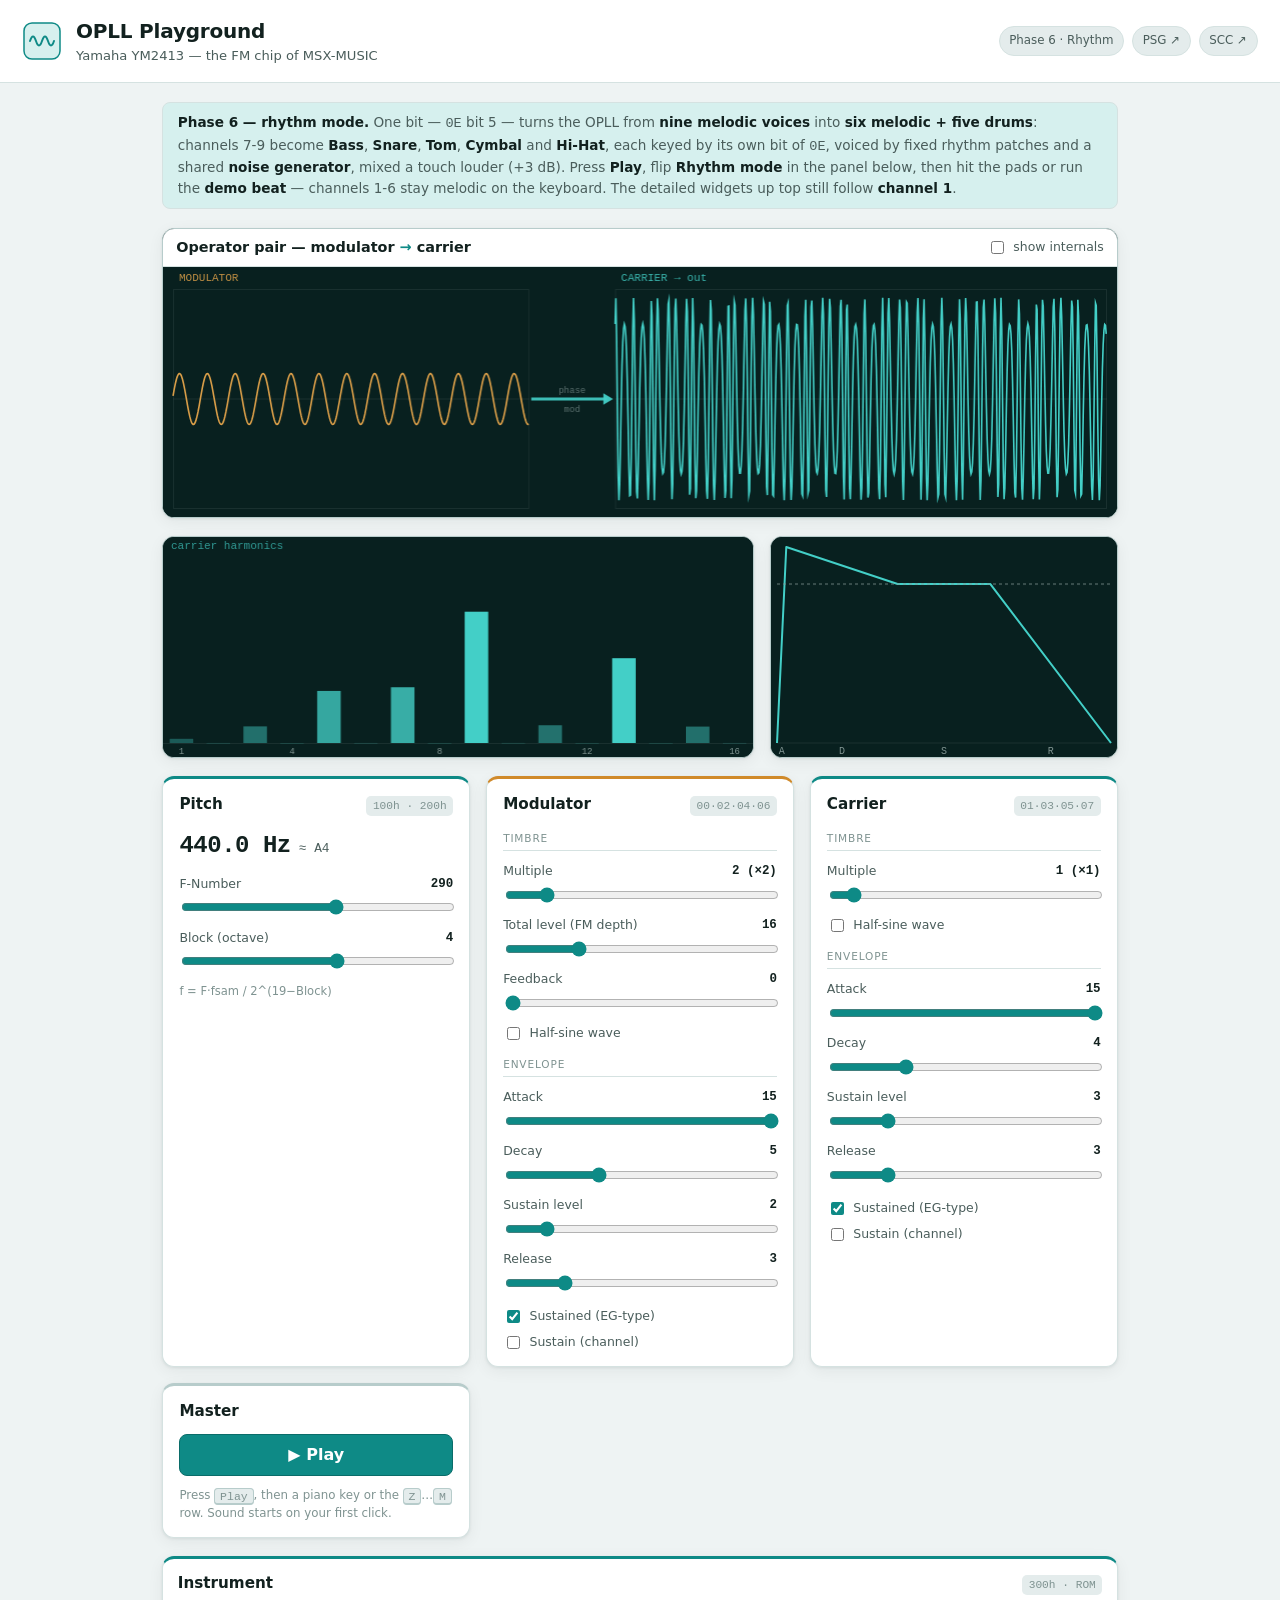
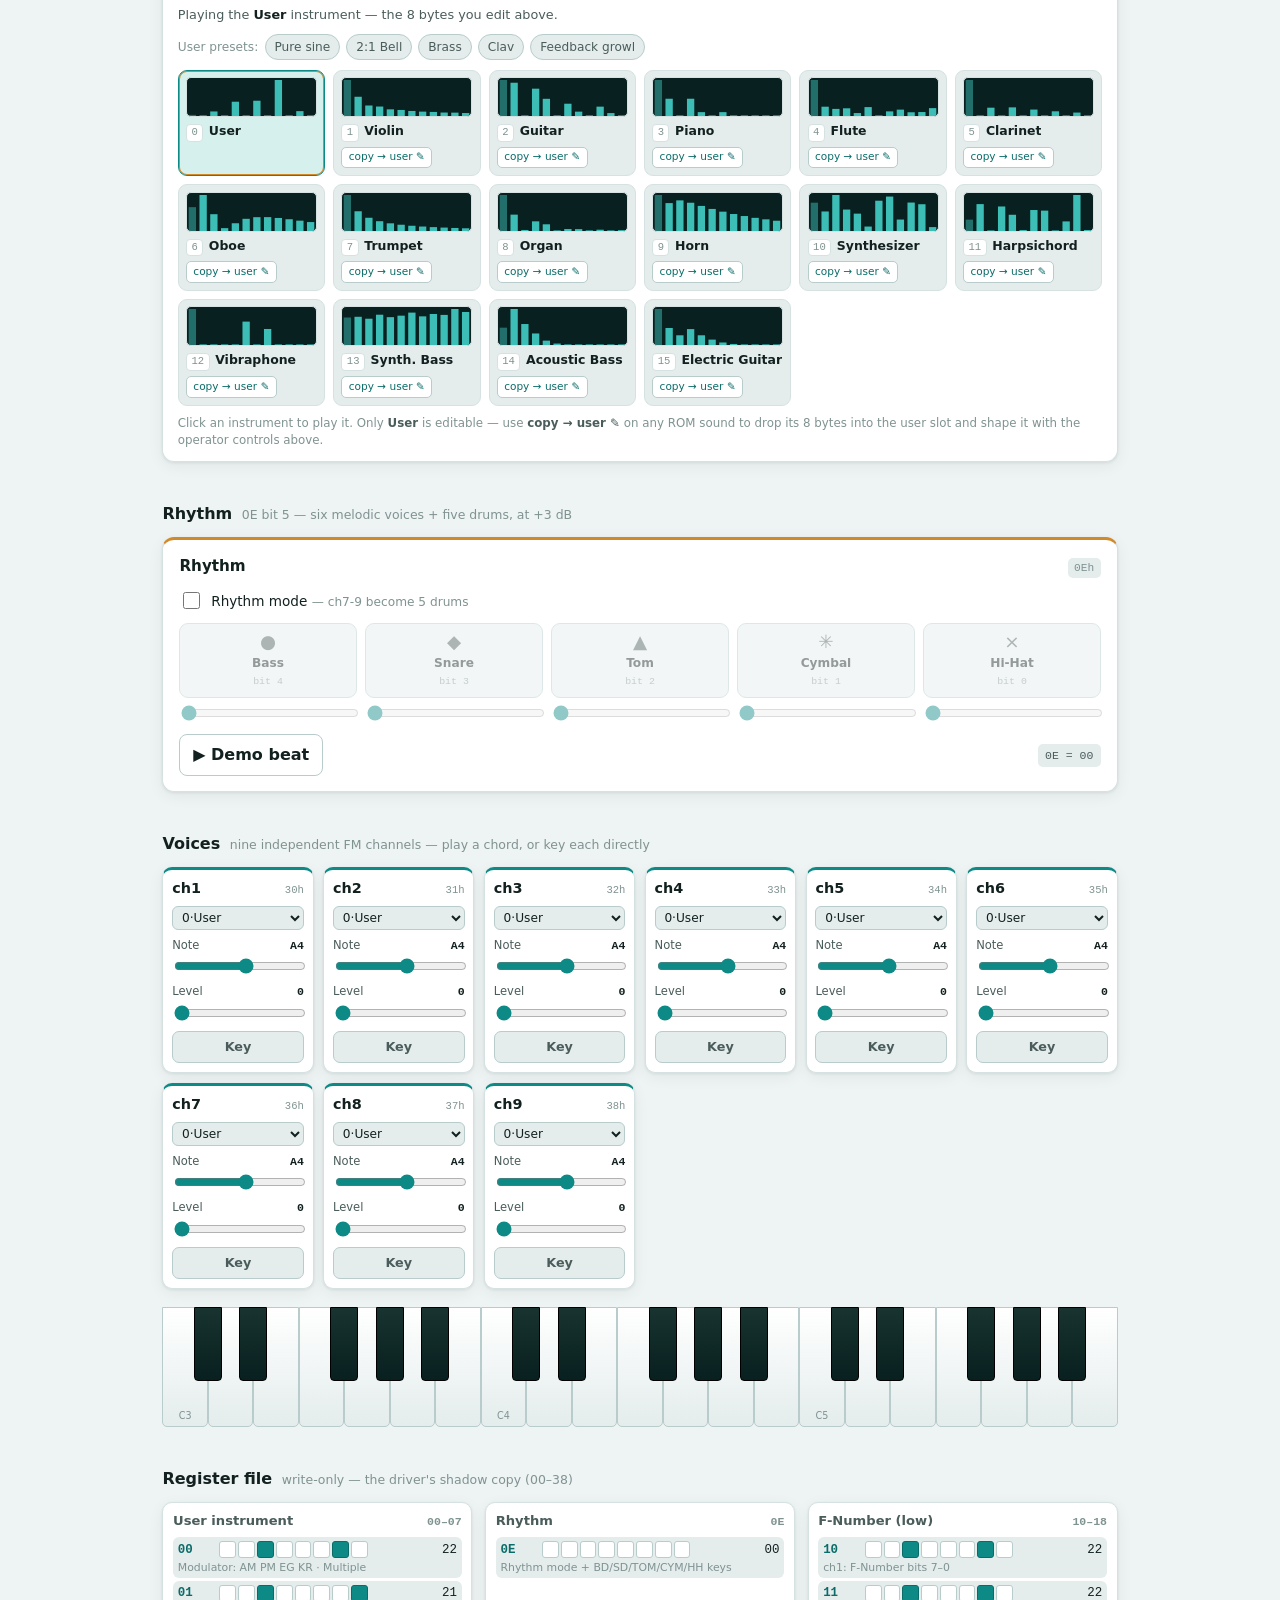
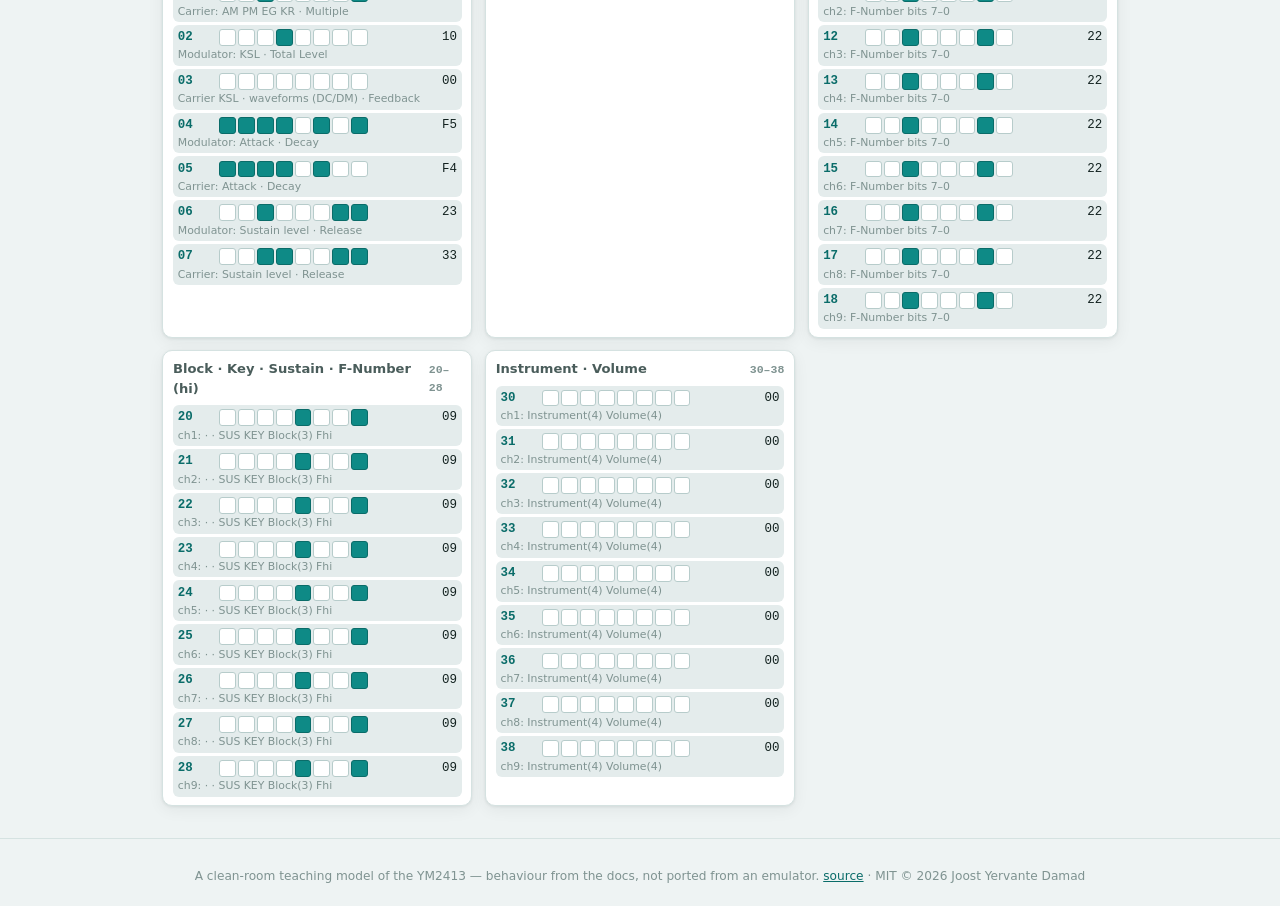
==== commit cfa3d2c0: "Phase 6: rhythm mode (6 melodic + 5 drums) One bit — 0E bit 5 — reinterprets channels 7-9 as five pe" ====
--- a/index.html
+++ b/index.html
@@ -24,7 +24,7 @@
       </div>
     </div>
     <div class="header-badges">
-      <span class="badge">Phase 5 · Nine voices</span>
+      <span class="badge">Phase 6 · Rhythm</span>
       <a class="badge badge-link" href="../msx-edu-psg/">PSG ↗</a>
       <a class="badge badge-link" href="../msx-edu-scc/">SCC ↗</a>
     </div>
@@ -32,14 +32,14 @@
 
   <main id="main">
     <p class="phase-note">
-      <b>Phase 5 — nine voices.</b> The OPLL is <b>nine</b> independent FM channels.
-      Press <b>Play</b> and hold a chord on the keyboard — each note is handed a free
-      voice (oldest stolen when all nine are busy), so up to nine sound at once. The
-      <b>Voices</b> mixer below gives every channel its own <b>instrument</b>,
-      <b>pitch</b> and <b>level</b>, and a <b>Key</b> button to sound it directly —
-      watch <code>10–18</code>/<code>20–28</code>/<code>30–38</code> light up per
-      channel in the register file. The detailed widgets up top still follow
-      <b>channel&nbsp;1</b>.
+      <b>Phase 6 — rhythm mode.</b> One bit — <code>0E</code> bit&nbsp;5 — turns the
+      OPLL from <b>nine melodic voices</b> into <b>six melodic + five drums</b>:
+      channels 7-9 become <b>Bass</b>, <b>Snare</b>, <b>Tom</b>, <b>Cymbal</b> and
+      <b>Hi-Hat</b>, each keyed by its own bit of <code>0E</code>, voiced by fixed
+      rhythm patches and a shared <b>noise generator</b>, mixed a touch louder
+      (+3&nbsp;dB). Press <b>Play</b>, flip <b>Rhythm mode</b> in the panel below,
+      then hit the pads or run the <b>demo beat</b> — channels&nbsp;1-6 stay melodic
+      on the keyboard. The detailed widgets up top still follow <b>channel&nbsp;1</b>.
     </p>
 
     <section class="stage">
@@ -62,6 +62,14 @@
       </div>
 
       <div id="patch"></div>
+
+      <section class="rhythm-section">
+        <h2 class="section-title">
+          Rhythm
+          <span class="section-sub">0E bit 5 — six melodic voices + five drums, at +3 dB</span>
+        </h2>
+        <div id="rhythm"></div>
+      </section>
 
       <section class="voices-section">
         <h2 class="section-title">
--- a/css/styles.css
+++ b/css/styles.css
@@ -327,6 +327,41 @@
 .chan-key:hover { background: var(--bg-hover); }
 .chan-key.on { background: var(--accent); color: #fff; border-color: var(--accent-strong); }
 
+/* --- Rhythm ------------------------------------------------------------- */
+.rhythm-section { margin-top: 1.4rem; }
+.panel-rhythm { border-top: 3px solid var(--mod); }
+.rhythm-mode { display: flex; align-items: center; gap: 0.5rem; font-size: 0.85rem; cursor: pointer; }
+.rhythm-mode input { accent-color: var(--mod); width: 1.05rem; height: 1.05rem; }
+.rhythm-mode-hint { color: var(--text-faint); font-weight: 400; font-size: 0.76rem; }
+.drum-pads {
+  display: grid; grid-template-columns: repeat(auto-fit, minmax(96px, 1fr)); gap: 0.55rem;
+  opacity: 0.45; pointer-events: none; transition: opacity 0.15s;
+}
+.drum-pads.armed { opacity: 1; pointer-events: auto; }
+.drum-pad-cell { display: flex; flex-direction: column; gap: 0.35rem; }
+.drum-pad {
+  display: flex; flex-direction: column; align-items: center; gap: 0.15rem;
+  font: inherit; cursor: pointer; user-select: none; touch-action: none;
+  background: var(--bg-sunken); color: var(--text-dim);
+  border: 1px solid var(--border-strong); border-radius: 9px;
+  padding: 0.55rem 0.3rem 0.45rem;
+  transition: background 0.08s, color 0.08s, border-color 0.08s, transform 0.05s;
+}
+.drum-pad:hover { background: var(--bg-hover); }
+.drum-pad:active { transform: translateY(1px); }
+.drum-glyph { font-size: 1.15rem; line-height: 1; }
+.drum-name { font-size: 0.76rem; font-weight: 600; color: var(--text); }
+.drum-bit { font-family: var(--mono); font-size: 0.62rem; color: var(--text-faint); }
+.drum-pad.hit {
+  background: var(--mod); border-color: var(--mod);
+  color: #fff; box-shadow: 0 0 0 3px color-mix(in srgb, var(--mod) 30%, transparent);
+}
+.drum-pad.hit .drum-name, .drum-pad.hit .drum-bit { color: #fff; }
+.drum-vol { accent-color: var(--mod); }
+.rhythm-foot { display: flex; align-items: center; justify-content: space-between; gap: 0.7rem; flex-wrap: wrap; }
+.beat-btn.playing { background: var(--mod); color: #fff; border-color: var(--mod); }
+.rhythm-reg { font-family: var(--mono); font-size: 0.72rem; color: var(--text-dim); background: var(--bg-sunken); padding: 0.15rem 0.45rem; border-radius: 5px; }
+
 /* --- Footer ------------------------------------------------------------- */
 .site-footer {
   border-top: 1px solid var(--border); padding: 1rem 1.4rem;
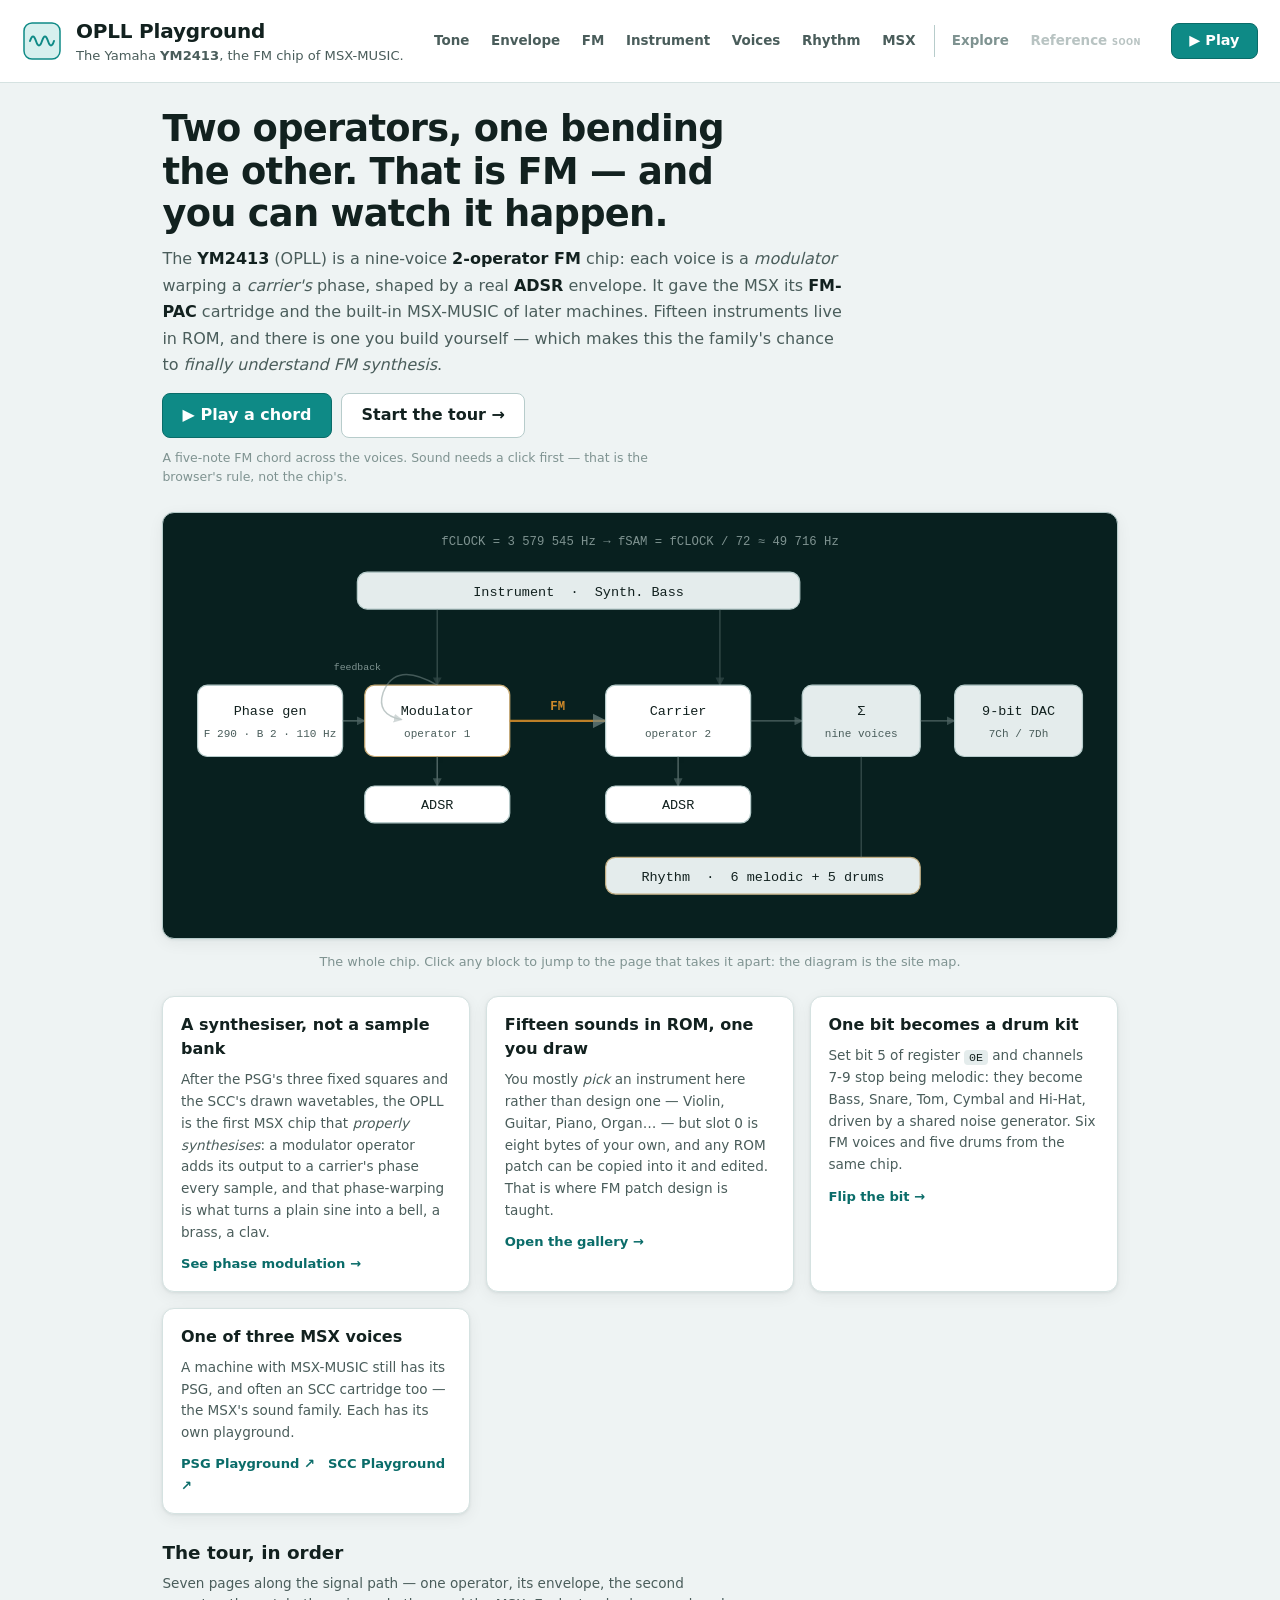
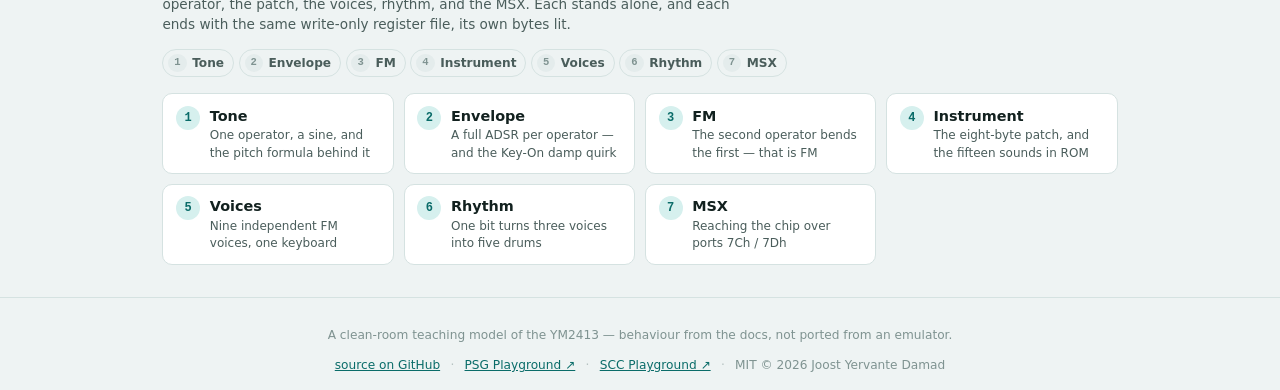
==== commit 2ad1797a: "Phase 7: the multi-page split Turn the single sandbox into a site: a landing page whose hero is the " ====
--- a/index.html
+++ b/index.html
@@ -3,102 +3,105 @@
 <head>
   <meta charset="utf-8">
   <meta name="viewport" content="width=device-width, initial-scale=1">
-  <title>OPLL Playground — YM2413 (MSX-MUSIC)</title>
-  <meta name="description" content="Take the Yamaha YM2413 (OPLL) FM sound chip apart in your browser — the chip behind MSX-MUSIC.">
+  <title>OPLL Playground — the Yamaha YM2413, taken apart</title>
+  <meta name="description" content="An interactive tour of the Yamaha YM2413 (OPLL), the 2-operator FM sound chip behind MSX-MUSIC. Watch one operator modulate another, shape an ADSR, pick from 15 ROM instruments or build your own — entirely in your browser.">
   <link rel="icon" href="data:image/svg+xml,%3Csvg xmlns='http://www.w3.org/2000/svg' viewBox='0 0 32 32'%3E%3Crect width='32' height='32' rx='7' fill='%230e8a86'/%3E%3Cpath d='M4 16 q4 -10 8 0 t8 0 t8 0' fill='none' stroke='%23aef2ee' stroke-width='2.4' stroke-linecap='round'/%3E%3C/svg%3E">
   <link rel="stylesheet" href="css/styles.css">
-  <!-- The DSP core is a CLASSIC script and must load before the ES modules,
-       so globalThis.OpllCore exists when they run. -->
   <script src="js/opll-core.js"></script>
 </head>
 <body>
-  <header class="site-header">
-    <div class="brand">
-      <svg class="logo" viewBox="0 0 40 40" aria-hidden="true">
-        <rect class="logo-body" x="2" y="2" width="36" height="36" rx="8"/>
-        <path class="logo-wave" d="M8 20 q3 -9 6 0 t6 0 t6 0 t6 0" fill="none"/>
-      </svg>
-      <div>
-        <h1>OPLL Playground</h1>
-        <p class="tagline">Yamaha YM2413 — the FM chip of MSX-MUSIC</p>
+  <header data-shell-header></header>
+
+  <main id="main" class="landing">
+    <section class="hero">
+      <h2 class="hero-hook">Two operators, one bending the other. That is FM — and you can watch it happen.</h2>
+      <p class="hero-sub">
+        The <b>YM2413</b> (OPLL) is a nine-voice <b>2-operator FM</b> chip: each
+        voice is a <em>modulator</em> warping a <em>carrier's</em> phase, shaped by
+        a real <b>ADSR</b> envelope. It gave the MSX its <b>FM-PAC</b> cartridge and
+        the built-in MSX-MUSIC of later machines. Fifteen instruments live in ROM,
+        and there is one you build yourself — which makes this the family's chance
+        to <em>finally understand FM synthesis</em>.
+      </p>
+      <div class="hero-actions">
+        <button type="button" class="btn btn-play btn-hero" id="chord">▶ Play a chord</button>
+        <a class="btn btn-hero-alt" href="tone.html">Start the tour →</a>
       </div>
-    </div>
-    <div class="header-badges">
-      <span class="badge">Phase 6 · Rhythm</span>
-      <a class="badge badge-link" href="../msx-edu-psg/">PSG ↗</a>
-      <a class="badge badge-link" href="../msx-edu-scc/">SCC ↗</a>
-    </div>
-  </header>
+      <p class="hero-note" id="chordNote">
+        A five-note FM chord across the voices. Sound needs a click first — that is
+        the browser's rule, not the chip's.
+      </p>
+    </section>
 
-  <main id="main">
-    <p class="phase-note">
-      <b>Phase 6 — rhythm mode.</b> One bit — <code>0E</code> bit&nbsp;5 — turns the
-      OPLL from <b>nine melodic voices</b> into <b>six melodic + five drums</b>:
-      channels 7-9 become <b>Bass</b>, <b>Snare</b>, <b>Tom</b>, <b>Cymbal</b> and
-      <b>Hi-Hat</b>, each keyed by its own bit of <code>0E</code>, voiced by fixed
-      rhythm patches and a shared <b>noise generator</b>, mixed a touch louder
-      (+3&nbsp;dB). Press <b>Play</b>, flip <b>Rhythm mode</b> in the panel below,
-      then hit the pads or run the <b>demo beat</b> — channels&nbsp;1-6 stay melodic
-      on the keyboard. The detailed widgets up top still follow <b>channel&nbsp;1</b>.
+    <div id="path"></div>
+
+    <p class="path-caption">
+      The whole chip. Click any block to jump to the page that takes it apart: the
+      diagram is the site map.
     </p>
 
-    <section class="stage">
-      <div id="pair" class="scope-wrap"></div>
+    <section class="landing-body">
+      <div class="card-grid">
+        <article class="card">
+          <h3>A synthesiser, not a sample bank</h3>
+          <p>
+            After the PSG's three fixed squares and the SCC's drawn wavetables,
+            the OPLL is the first MSX chip that <em>properly synthesises</em>: a
+            modulator operator adds its output to a carrier's phase every sample,
+            and that phase-warping is what turns a plain sine into a bell, a
+            brass, a clav.
+          </p>
+          <p><a href="fm.html" class="card-link">See phase modulation →</a></p>
+        </article>
 
-      <div class="viz-row">
-        <div class="scope-wrap">
-          <canvas id="harmonics" class="scope"></canvas>
-        </div>
-        <div class="scope-wrap viz-adsr">
-          <canvas id="adsr" class="scope adsr-canvas"></canvas>
-        </div>
+        <article class="card">
+          <h3>Fifteen sounds in ROM, one you draw</h3>
+          <p>
+            You mostly <em>pick</em> an instrument here rather than design one —
+            Violin, Guitar, Piano, Organ… — but slot 0 is eight bytes of your own,
+            and any ROM patch can be copied into it and edited. That is where FM
+            patch design is taught.
+          </p>
+          <p><a href="instrument.html" class="card-link">Open the gallery →</a></p>
+        </article>
+
+        <article class="card">
+          <h3>One bit becomes a drum kit</h3>
+          <p>
+            Set bit 5 of register <code>0E</code> and channels 7-9 stop being
+            melodic: they become Bass, Snare, Tom, Cymbal and Hi-Hat, driven by a
+            shared noise generator. Six FM voices and five drums from the same
+            chip.
+          </p>
+          <p><a href="rhythm.html" class="card-link">Flip the bit →</a></p>
+        </article>
+
+        <article class="card">
+          <h3>One of three MSX voices</h3>
+          <p>
+            A machine with MSX-MUSIC still has its PSG, and often an SCC cartridge
+            too — the MSX's sound family. Each has its own playground.
+          </p>
+          <p><a href="../msx-edu-psg/" class="card-link">PSG Playground ↗</a> &#160;
+             <a href="../msx-edu-scc/" class="card-link">SCC Playground ↗</a></p>
+        </article>
       </div>
+    </section>
 
-      <div class="panels">
-        <div id="pitch"></div>
-        <div id="operator-mod"></div>
-        <div id="operator-car"></div>
-        <div id="master"></div>
-      </div>
-
-      <div id="patch"></div>
-
-      <section class="rhythm-section">
-        <h2 class="section-title">
-          Rhythm
-          <span class="section-sub">0E bit 5 — six melodic voices + five drums, at +3 dB</span>
-        </h2>
-        <div id="rhythm"></div>
-      </section>
-
-      <section class="voices-section">
-        <h2 class="section-title">
-          Voices
-          <span class="section-sub">nine independent FM channels — play a chord, or key each directly</span>
-        </h2>
-        <div id="voices" class="voices-grid"></div>
-      </section>
-
-      <div class="piano-block">
-        <div id="piano" class="piano-mount"></div>
-      </div>
-
-      <section class="reg-section">
-        <h2 class="section-title">
-          Register file
-          <span class="section-sub">write-only — the driver's shadow copy (00–38)</span>
-        </h2>
-        <div id="regs"></div>
-      </section>
+    <section class="chain-index">
+      <h3>The tour, in order</h3>
+      <p class="chain-index-sub">
+        Seven pages along the signal path — one operator, its envelope, the second
+        operator, the patch, the voices, rhythm, and the MSX. Each stands alone,
+        and each ends with the same write-only register file, its own bytes lit.
+      </p>
+      <div data-chain-dots></div>
+      <ol class="chain-cards" id="chainCards"></ol>
     </section>
   </main>
 
-  <footer class="site-footer">
-    <p>A clean-room teaching model of the YM2413 — behaviour from the docs, not
-      ported from an emulator. <a href="https://github.com/andete/msx-edu-opll">source</a> ·
-      MIT © 2026 Joost Yervante Damad</p>
-  </footer>
+  <footer data-shell-footer></footer>
 
-  <script type="module" src="js/pages/index.js"></script>
+  <script type="module" src="js/pages/landing.js"></script>
 </body>
 </html>
--- a/css/styles.css
+++ b/css/styles.css
@@ -362,6 +362,228 @@
 .beat-btn.playing { background: var(--mod); color: #fff; border-color: var(--mod); }
 .rhythm-reg { font-family: var(--mono); font-size: 0.72rem; color: var(--text-dim); background: var(--bg-sunken); padding: 0.15rem 0.45rem; border-radius: 5px; }
 
+/* === Phase 7: the multi-page split ====================================== */
+
+/* --- Header nav + transport -------------------------------------------- */
+.brand-link { display: flex; align-items: center; gap: 0.85rem; text-decoration: none; color: inherit; }
+.header-actions { display: flex; align-items: center; gap: 0.5rem; }
+.btn-transport { padding: 0.4rem 0.9rem; font-size: 0.9rem; min-width: 5.4rem; }
+.site-nav { display: flex; flex-wrap: wrap; align-items: center; gap: 0.4rem; }
+.nav-group { display: flex; flex-wrap: wrap; gap: 0.15rem; }
+.nav-link {
+  font-size: 0.84rem; font-weight: 600; color: var(--text-dim); text-decoration: none;
+  padding: 0.35rem 0.6rem; border-radius: 7px; white-space: nowrap;
+}
+.nav-link:hover { background: var(--bg-hover); color: var(--text); }
+.nav-link[aria-current="page"] { background: var(--accent-soft); color: var(--accent-strong); }
+.nav-group-alt {
+  padding-left: 0.45rem; margin-left: 0.15rem;
+  border-left: 1px solid var(--border-strong);
+}
+.nav-group-alt .nav-link { color: var(--text-faint); }
+.nav-group-alt .nav-link:hover { color: var(--text); }
+.nav-soon { cursor: default; opacity: 0.55; }
+.nav-soon:hover { background: none; color: var(--text-dim); }
+.nav-soon em {
+  font-style: normal; font-size: 0.62em; text-transform: uppercase;
+  letter-spacing: 0.05em; margin-left: 0.3rem; color: var(--text-faint);
+}
+
+/* --- Focus-page layout -------------------------------------------------- */
+.focus-page { display: flex; flex-direction: column; gap: 1.1rem; }
+.page-title { font-size: 1.5rem; margin: 0.2rem 0 -0.4rem; letter-spacing: -0.01em; }
+.page-title .page-n {
+  display: inline-flex; align-items: center; justify-content: center;
+  width: 1.6rem; height: 1.6rem; margin-right: 0.4rem; vertical-align: 0.05em;
+  border-radius: 50%; background: var(--accent); color: #fff;
+  font-size: 0.85rem; font-weight: 700;
+}
+.page-intro { font-size: 0.92rem; color: var(--text-dim); line-height: 1.6; margin: 0; max-width: 72ch; }
+.page-intro b { color: var(--text); }
+.page-intro code, .mem-intro code, .reg-intro code, .note-box code, .card code, .hero-sub code {
+  font-family: var(--mono); font-size: 0.86em; background: var(--bg-sunken);
+  padding: 0.05rem 0.3rem; border-radius: 4px; color: var(--text);
+}
+.sub-title { font-size: 1.1rem; margin: 0.6rem 0 -0.2rem; }
+
+/* --- Chain navigation (pips + prev/next) -------------------------------- */
+.chain-dots { display: flex; flex-wrap: wrap; gap: 0.3rem; }
+.chain-dot {
+  display: flex; align-items: center; gap: 0.35rem; text-decoration: none;
+  font-size: 0.76rem; color: var(--text-dim); font-weight: 600;
+  padding: 0.25rem 0.55rem 0.25rem 0.3rem; border-radius: 999px;
+  border: 1px solid var(--border);
+}
+.chain-dot:hover { background: var(--bg-hover); color: var(--text); }
+.chain-dot .dot-n {
+  display: inline-flex; align-items: center; justify-content: center;
+  width: 1.15rem; height: 1.15rem; border-radius: 50%;
+  background: var(--bg-sunken); color: var(--text-faint);
+  font-family: var(--mono); font-size: 0.66rem;
+}
+.chain-dot.here { background: var(--accent-soft); border-color: var(--accent); color: var(--accent-strong); }
+.chain-dot.here .dot-n { background: var(--accent); color: #fff; }
+.chain-dot.soon { opacity: 0.5; }
+.chain-nav {
+  display: grid; grid-template-columns: 1fr 1fr; gap: 0.8rem;
+  margin-top: 0.6rem; padding-top: 1.1rem; border-top: 1px solid var(--border);
+}
+.chain-link {
+  display: flex; flex-direction: column; gap: 0.1rem; text-decoration: none;
+  padding: 0.7rem 0.9rem; border: 1px solid var(--border);
+  border-radius: 10px; background: var(--bg-panel); color: inherit;
+}
+.chain-link:hover { border-color: var(--accent); background: var(--bg-hover); }
+.chain-next { text-align: right; }
+.chain-dir { font-size: 0.7rem; color: var(--text-faint); font-weight: 650; text-transform: uppercase; letter-spacing: 0.04em; }
+.chain-title { font-weight: 650; font-size: 0.95rem; }
+.chain-lede { font-size: 0.76rem; color: var(--text-dim); }
+.chain-link.is-soon { opacity: 0.55; }
+.chain-end { display: block; }
+
+/* --- Prose blocks + challenges ------------------------------------------ */
+.note-box {
+  border: 1px solid var(--border); border-left: 3px solid var(--accent);
+  border-radius: 10px; padding: 0.8rem 1rem; background: var(--bg-panel);
+}
+.note-box h3 { margin: 0 0 0.4rem; font-size: 0.95rem; }
+.note-box p { margin: 0 0 0.5rem; font-size: 0.85rem; color: var(--text-dim); line-height: 1.6; max-width: 74ch; }
+.note-box p:last-child { margin-bottom: 0; }
+.note-box b { color: var(--text); }
+.warn-box { border-left-color: var(--warn-border); background: var(--warn-bg); }
+.warn-box h3, .warn-box b { color: var(--warn-text); }
+.warn-box p { color: var(--warn-text); }
+
+.formula {
+  display: flex; align-items: center; gap: 1rem; flex-wrap: wrap;
+  background: var(--bg-sunken); border: 1px solid var(--border);
+  border-radius: 10px; padding: 0.7rem 1rem;
+}
+.formula-body { font-family: var(--mono); font-size: 1rem; display: inline-flex; align-items: center; gap: 0.3rem; }
+.formula-note { font-size: 0.78rem; color: var(--text-dim); margin-left: auto; }
+
+.mini-table { border-collapse: collapse; font-size: 0.8rem; margin-top: 0.5rem; }
+.mini-table th, .mini-table td { padding: 0.25rem 0.7rem 0.25rem 0; text-align: left; border-bottom: 1px solid var(--border); }
+.mini-table th { color: var(--text-faint); font-size: 0.72rem; font-weight: 650; }
+.mini-table td { font-family: var(--mono); color: var(--text-dim); }
+.mini-table td:first-child { color: var(--text); }
+.mini-table b { color: var(--accent-strong); }
+
+.challenges { border: 1px solid var(--border-strong); border-radius: 12px; padding: 0.8rem 1rem; background: var(--bg-panel); }
+.challenges-head { margin: 0 0 0.5rem; font-size: 0.95rem; }
+.challenge-list { list-style: none; margin: 0; padding: 0; display: flex; flex-direction: column; gap: 0.5rem; }
+.challenge { display: flex; align-items: flex-start; gap: 0.6rem; }
+.challenge-mark {
+  flex: none; width: 1.15rem; height: 1.15rem; margin-top: 0.1rem;
+  border: 2px solid var(--border-strong); border-radius: 50%;
+  display: inline-flex; align-items: center; justify-content: center;
+  transition: background 0.25s, border-color 0.25s;
+}
+.challenge.done .challenge-mark { background: var(--accent); border-color: var(--accent); }
+.challenge.done .challenge-mark::after { content: '✓'; color: #fff; font-size: 0.72rem; font-weight: 700; line-height: 1; }
+.challenge-body { display: flex; flex-direction: column; }
+.challenge-task { font-size: 0.85rem; color: var(--text); line-height: 1.5; }
+.challenge-task code { font-family: var(--mono); font-size: 0.88em; }
+.challenge-hint { font-size: 0.74rem; color: var(--text-faint); }
+.challenge.done .challenge-task, .challenge.done .challenge-task b { color: var(--text-dim); }
+
+/* --- Shared tool strip (piano + register inspector) --------------------- */
+.tools-hint { font-size: 0.78rem; color: var(--text-dim); line-height: 1.6; margin: 0.4rem 0 0; max-width: 76ch; }
+.tools-hint b { color: var(--text); }
+.reg-details { border: 1px solid var(--border); border-radius: 10px; background: var(--bg-panel); padding: 0.2rem 0.4rem; }
+.reg-details > summary {
+  cursor: pointer; font-size: 0.85rem; font-weight: 600; padding: 0.5rem 0.6rem;
+  color: var(--text-dim);
+}
+.reg-details > summary:hover { color: var(--text); }
+.reg-details[open] > summary { color: var(--text); }
+.reg-intro { font-size: 0.8rem; color: var(--text-dim); line-height: 1.55; margin: 0 0.6rem 0.6rem; max-width: 78ch; }
+
+/* --- Landing ------------------------------------------------------------ */
+.landing { display: flex; flex-direction: column; gap: 1.6rem; }
+.hero { display: flex; flex-direction: column; gap: 0.7rem; align-items: flex-start; }
+.hero-hook { font-size: clamp(1.5rem, 4vw, 2.3rem); margin: 0.4rem 0 0; letter-spacing: -0.02em; line-height: 1.15; max-width: 22ch; }
+.hero-sub { font-size: 1rem; color: var(--text-dim); line-height: 1.65; margin: 0; max-width: 68ch; }
+.hero-sub b { color: var(--text); }
+.hero-actions { display: flex; gap: 0.6rem; flex-wrap: wrap; margin-top: 0.2rem; }
+.btn-hero { padding: 0.6rem 1.2rem; }
+.btn-hero-alt {
+  display: inline-flex; align-items: center; text-decoration: none;
+  font: inherit; font-weight: 600; padding: 0.6rem 1.2rem; font-size: 1rem;
+  border: 1px solid var(--border-strong); border-radius: 8px;
+  background: var(--bg-panel); color: var(--text);
+}
+.btn-hero-alt:hover { background: var(--bg-hover); border-color: var(--accent); }
+.hero-note { font-size: 0.78rem; color: var(--text-faint); margin: 0; max-width: 68ch; min-height: 2.4em; }
+.path-caption { font-size: 0.8rem; color: var(--text-faint); margin: -0.8rem 0 0; text-align: center; }
+
+.card-grid { display: grid; grid-template-columns: repeat(auto-fit, minmax(270px, 1fr)); gap: 1rem; }
+.card { border: 1px solid var(--border); border-radius: 12px; padding: 1rem 1.1rem; background: var(--bg-panel); box-shadow: var(--shadow); }
+.card h3 { margin: 0 0 0.5rem; font-size: 1rem; }
+.card p { margin: 0 0 0.6rem; font-size: 0.85rem; color: var(--text-dim); line-height: 1.6; }
+.card p:last-child { margin-bottom: 0; }
+.card cite { font-style: italic; }
+.card-link { color: var(--accent-strong); text-decoration: none; font-weight: 650; font-size: 0.82rem; }
+a.card-link:hover { text-decoration: underline; }
+
+.chain-index { display: flex; flex-direction: column; gap: 0.7rem; }
+.chain-index h3 { margin: 0; font-size: 1.15rem; }
+.chain-index-sub { margin: -0.3rem 0 0.2rem; font-size: 0.85rem; color: var(--text-dim); max-width: 68ch; }
+.chain-cards { list-style: none; margin: 0.3rem 0 0; padding: 0; display: grid; grid-template-columns: repeat(auto-fit, minmax(230px, 1fr)); gap: 0.6rem; }
+.chain-card-link {
+  display: flex; align-items: flex-start; gap: 0.6rem; text-decoration: none;
+  color: inherit; padding: 0.7rem 0.8rem; height: 100%;
+  border: 1px solid var(--border); border-radius: 10px; background: var(--bg-panel);
+}
+a.chain-card-link:hover { border-color: var(--accent); background: var(--bg-hover); }
+.chain-card.is-soon { opacity: 0.55; }
+.chain-card-n {
+  flex: none; display: inline-flex; align-items: center; justify-content: center;
+  width: 1.5rem; height: 1.5rem; border-radius: 50%;
+  background: var(--accent-soft); color: var(--accent-strong);
+  font-family: var(--mono); font-size: 0.75rem; font-weight: 700;
+}
+.chain-card-link b { display: block; font-size: 0.9rem; }
+.chain-card-lede { display: block; font-size: 0.75rem; color: var(--text-dim); line-height: 1.45; }
+
+/* --- Signal-path diagram (hero + navigator) ----------------------------- */
+.signal-path {
+  border: 1px solid var(--border-strong); border-radius: 12px;
+  background: var(--scope-bg); padding: 0.6rem; box-shadow: var(--shadow); overflow-x: auto;
+}
+.signal-path svg { display: block; width: 100%; min-width: 680px; height: auto; }
+.sp-clock { fill: var(--text-faint); font-family: var(--mono); font-size: 10px; }
+.sp-arrowhead { fill: var(--text-faint); opacity: 0.7; }
+.sp-wire { stroke: var(--text-faint); stroke-width: 1.2; fill: none; opacity: 0.6; }
+.sp-wire-join, .sp-wire-feed { opacity: 0.35; }
+.sp-wire-fb { opacity: 0.5; }
+.sp-tiny { fill: var(--text-faint); font-family: var(--mono); font-size: 8px; }
+.sp-block rect { fill: var(--bg-panel); stroke: var(--border-strong); stroke-width: 1; transition: stroke 0.15s, fill 0.15s; }
+.sp-block text { fill: var(--text); font-family: var(--mono); font-size: 11px; }
+.sp-block .sp-label { fill: var(--text-dim); font-size: 9px; }
+.sp-block:hover rect { stroke: var(--accent); fill: var(--bg-hover); }
+.sp-block:focus-visible rect { stroke: var(--accent); stroke-width: 2; }
+.sp-block { cursor: pointer; outline: none; }
+.sp-block-mod rect { stroke: color-mix(in srgb, var(--mod) 55%, var(--border-strong)); }
+.sp-fm-link { cursor: pointer; }
+.sp-wire-fm { stroke: var(--mod); stroke-width: 2; opacity: 0.9; }
+.sp-fm-label { fill: var(--mod); font-family: var(--mono); font-size: 10px; font-weight: 700; }
+.sp-fm-link:hover .sp-wire-fm { stroke-width: 3; }
+.sp-glow { pointer-events: none; opacity: 0; stroke: none; }
+.sp-block-mod .sp-glow { fill: var(--mod); }
+.sp-block-car .sp-glow { fill: var(--accent); }
+.sp-block-sum rect, .sp-block-dac rect { fill: var(--bg-sunken); }
+.sp-dac-fill { fill: var(--accent); opacity: 0.4; stroke: none; }
+.sp-block-inst rect { fill: var(--bg-sunken); border-radius: 8px; }
+.sp-block-rhythm rect { fill: var(--bg-sunken); stroke: color-mix(in srgb, var(--mod) 45%, var(--border-strong)); }
+
+.footer-links { margin: 0.4rem 0 0; }
+.footer-sep { margin: 0 0.4rem; opacity: 0.5; }
+
+/* Explore: the focus-voice line + the highlighted strip. */
+.focus-line { font-size: 0.8rem; color: var(--accent-strong); font-weight: 600; margin: 0; }
+.chan-strip.is-focus { outline: 2px solid var(--accent); outline-offset: -1px; }
+
 /* --- Footer ------------------------------------------------------------- */
 .site-footer {
   border-top: 1px solid var(--border); padding: 1rem 1.4rem;
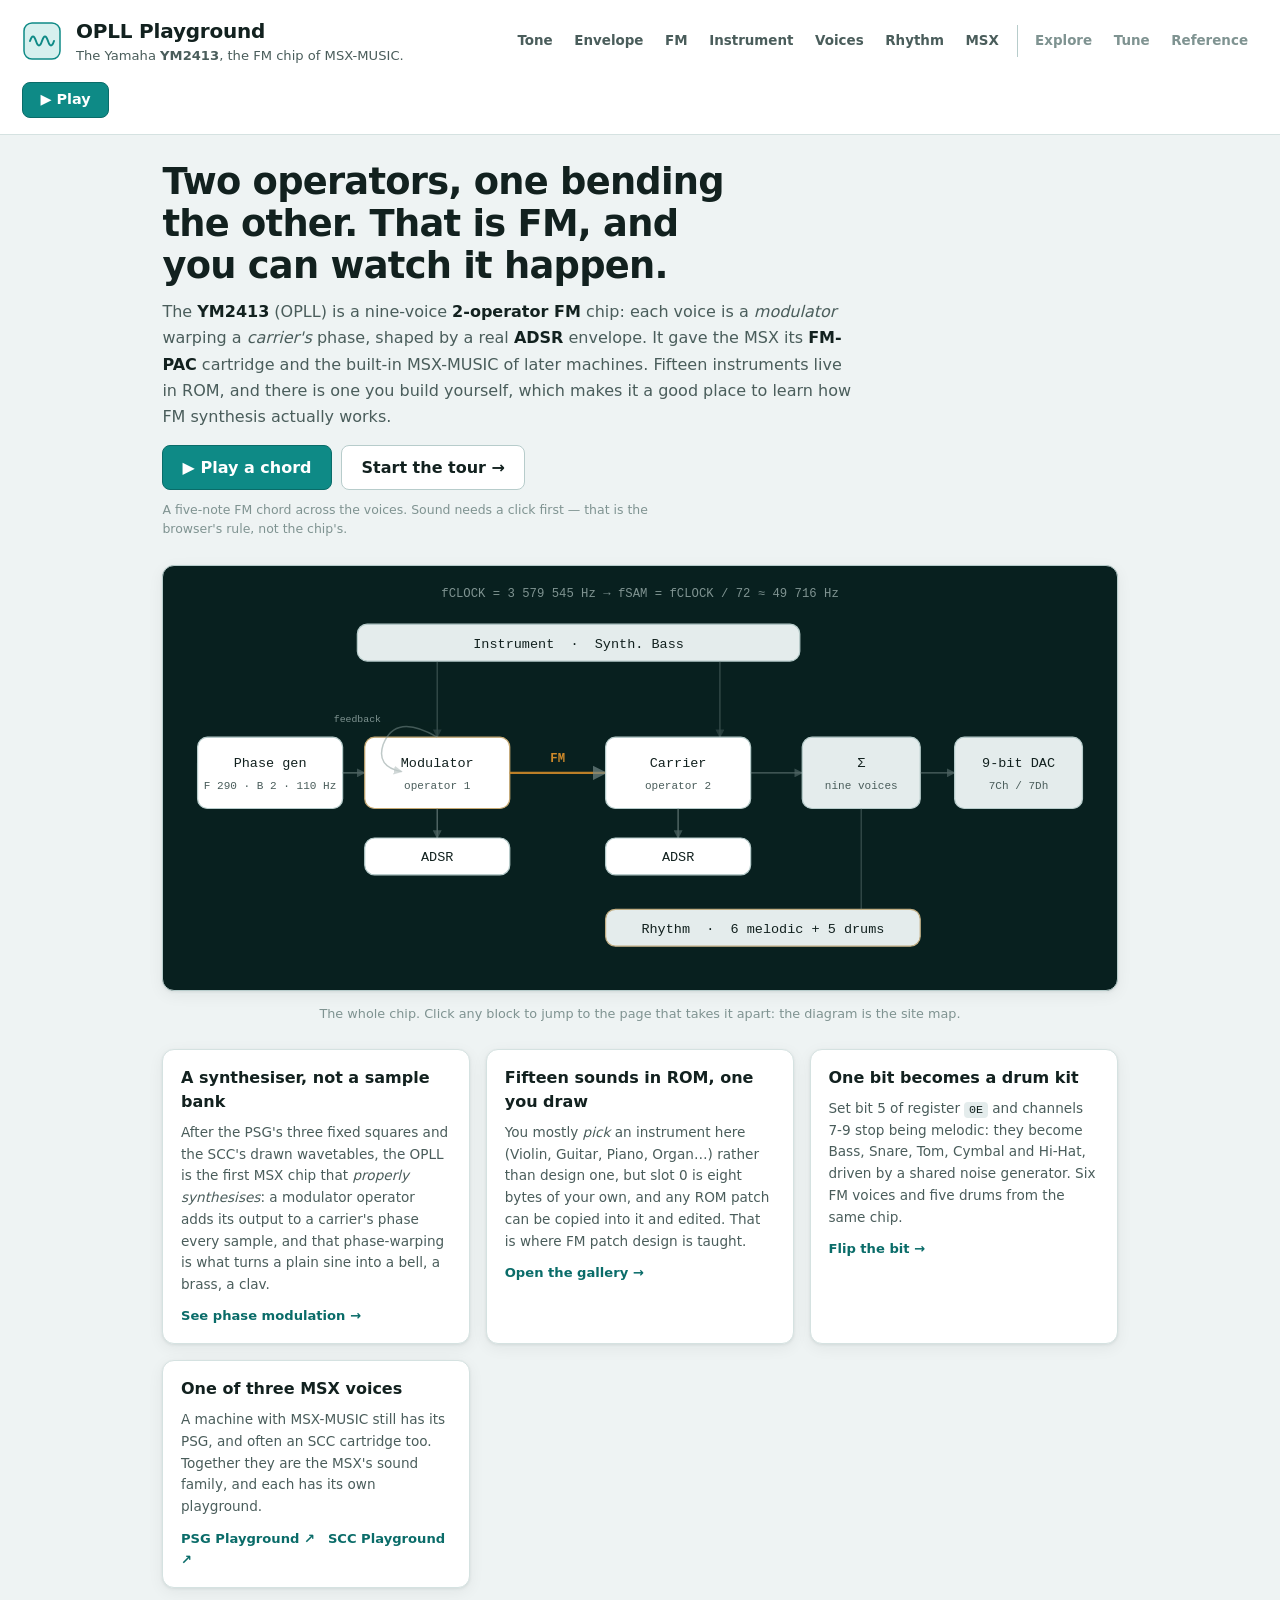
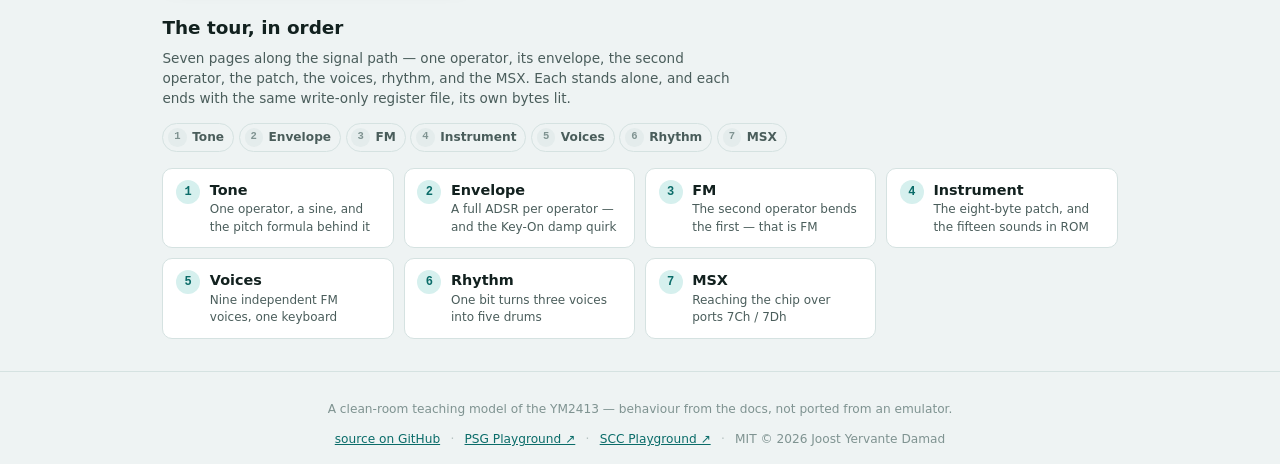
==== commit d9a78005: "Reword the prose: fewer dashes, fewer flourishes The page intros, note-boxes, landing cards and READ" ====
--- a/index.html
+++ b/index.html
@@ -14,14 +14,14 @@
 
   <main id="main" class="landing">
     <section class="hero">
-      <h2 class="hero-hook">Two operators, one bending the other. That is FM — and you can watch it happen.</h2>
+      <h2 class="hero-hook">Two operators, one bending the other. That is FM, and you can watch it happen.</h2>
       <p class="hero-sub">
         The <b>YM2413</b> (OPLL) is a nine-voice <b>2-operator FM</b> chip: each
         voice is a <em>modulator</em> warping a <em>carrier's</em> phase, shaped by
         a real <b>ADSR</b> envelope. It gave the MSX its <b>FM-PAC</b> cartridge and
         the built-in MSX-MUSIC of later machines. Fifteen instruments live in ROM,
-        and there is one you build yourself — which makes this the family's chance
-        to <em>finally understand FM synthesis</em>.
+        and there is one you build yourself, which makes it a good place to learn
+        how FM synthesis actually works.
       </p>
       <div class="hero-actions">
         <button type="button" class="btn btn-play btn-hero" id="chord">▶ Play a chord</button>
@@ -57,8 +57,8 @@
         <article class="card">
           <h3>Fifteen sounds in ROM, one you draw</h3>
           <p>
-            You mostly <em>pick</em> an instrument here rather than design one —
-            Violin, Guitar, Piano, Organ… — but slot 0 is eight bytes of your own,
+            You mostly <em>pick</em> an instrument here (Violin, Guitar, Piano,
+            Organ…) rather than design one, but slot 0 is eight bytes of your own,
             and any ROM patch can be copied into it and edited. That is where FM
             patch design is taught.
           </p>
@@ -80,7 +80,8 @@
           <h3>One of three MSX voices</h3>
           <p>
             A machine with MSX-MUSIC still has its PSG, and often an SCC cartridge
-            too — the MSX's sound family. Each has its own playground.
+            too. Together they are the MSX's sound family, and each has its own
+            playground.
           </p>
           <p><a href="../msx-edu-psg/" class="card-link">PSG Playground ↗</a> &#160;
              <a href="../msx-edu-scc/" class="card-link">SCC Playground ↗</a></p>
--- a/css/styles.css
+++ b/css/styles.css
@@ -63,6 +63,16 @@
 [hidden] { display: none !important; }
 html, body { margin: 0; height: 100%; }
 
+/* Keyboard users get a clear focus ring everywhere; mouse users don't. */
+:focus-visible { outline: 2px solid var(--accent); outline-offset: 2px; border-radius: 3px; }
+a:focus-visible, button:focus-visible { outline-offset: 2px; }
+
+@media (max-width: 680px) {
+  .site-header { padding: 0.7rem 0.9rem; gap: 0.6rem; }
+  .site-nav { order: 3; width: 100%; }
+  #main { padding: 1rem 0.9rem 2rem; }
+}
+
 body {
   font-family: var(--sans);
   background: var(--bg);
@@ -584,6 +594,158 @@
 .focus-line { font-size: 0.8rem; color: var(--accent-strong); font-weight: 600; margin: 0; }
 .chan-strip.is-focus { outline: 2px solid var(--accent); outline-offset: -1px; }
 
+/* === Phase 8: MSX code view + Reference ================================= */
+
+.panel-note { font-size: 0.72rem; color: var(--text-faint); margin: 0; line-height: 1.45; }
+.panel-note b { color: var(--text-dim); font-weight: 650; }
+.panel-note code { font-family: var(--mono); }
+.btn-small { padding: 0.3rem 0.6rem; font-size: 0.78rem; }
+
+.panel-code { border-top: 3px solid var(--accent); display: flex; flex-direction: column; gap: 0.6rem; }
+.code-bar { display: flex; align-items: center; gap: 0.8rem; flex-wrap: wrap; }
+.code-bar .btn { margin-left: auto; }
+.code-block {
+  margin: 0; padding: 0.8rem 0.9rem; border-radius: 10px; overflow-x: auto;
+  background: var(--scope-bg); border: 1px solid var(--border-strong);
+  font-family: var(--mono); font-size: 0.78rem; line-height: 1.55;
+  color: #d8ded9; tab-size: 8; max-height: 30rem;
+}
+.code-block .c-op { color: #63c8bf; font-weight: 650; }
+.code-block .c-num { color: #d9b06a; }
+.code-block .c-cmt { color: #6f8380; }
+
+/* --- Reference page ----------------------------------------------------- */
+.toc { display: flex; flex-wrap: wrap; gap: 0.3rem; }
+.toc a {
+  font-size: 0.78rem; font-weight: 600; text-decoration: none; color: var(--text-dim);
+  padding: 0.25rem 0.6rem; border: 1px solid var(--border); border-radius: 999px;
+  background: var(--bg-panel);
+}
+.toc a:hover { border-color: var(--accent); color: var(--accent-strong); background: var(--bg-hover); }
+#main > section { display: flex; flex-direction: column; gap: 0.7rem; scroll-margin-top: 5rem; }
+
+.table-wrap { overflow-x: auto; }
+.ref-table {
+  width: 100%; border-collapse: collapse; font-size: 0.82rem;
+  background: var(--bg-panel); border: 1px solid var(--border); border-radius: 10px;
+}
+.ref-table th {
+  text-align: left; font-size: 0.72rem; font-weight: 650; color: var(--text-faint);
+  padding: 0.5rem 0.7rem; border-bottom: 1px solid var(--border-strong); white-space: nowrap;
+}
+.ref-table td {
+  padding: 0.35rem 0.7rem; border-bottom: 1px solid var(--border);
+  color: var(--text-dim); vertical-align: top;
+}
+.ref-table tr:last-child td { border-bottom: none; }
+.ref-table td:first-child { color: var(--text); white-space: nowrap; }
+.ref-table code { font-family: var(--mono); font-size: 0.9em; color: var(--accent-strong); }
+.ref-table b { color: var(--text); }
+.ref-table em { font-style: normal; font-size: 0.9em; color: var(--text-faint); }
+.ref-table-tight td, .ref-table-tight th { padding: 0.25rem 0.5rem; text-align: center; }
+.ref-table-tight td:first-child, .ref-table-tight th:first-child { text-align: left; }
+.ref-table-tight td:last-child, .ref-table-tight th:last-child { text-align: left; }
+
+.calc-grid { display: grid; grid-template-columns: minmax(0, 1fr) minmax(0, 1.15fr); gap: 1rem; align-items: start; }
+.calc-rows { display: flex; flex-direction: column; gap: 0.45rem; }
+.calc-row { display: flex; align-items: center; justify-content: space-between; gap: 0.6rem; font-size: 0.82rem; color: var(--text-dim); }
+.calc-row input {
+  width: 7.5rem; font-family: var(--mono); font-size: 0.88rem; font-weight: 650;
+  padding: 0.25rem 0.4rem; text-align: right;
+  background: var(--bg-sunken); color: var(--text);
+  border: 1px solid var(--border-strong); border-radius: 6px;
+}
+.calc-row input:focus-visible { outline: 2px solid var(--accent); outline-offset: 1px; }
+.calc-out {
+  margin: 0; font-size: 0.8rem; line-height: 1.6; color: var(--text-dim);
+  padding: 0.6rem 0.8rem; border-radius: 8px; background: var(--bg-sunken);
+  border-left: 3px solid var(--accent); min-height: 4.4em;
+}
+.calc-out b { color: var(--text); }
+.calc-out code { font-family: var(--mono); font-size: 0.9em; color: var(--accent-strong); }
+.calc .btn { align-self: flex-start; }
+
+.gallery { display: grid; grid-template-columns: repeat(auto-fit, minmax(230px, 1fr)); gap: 0.8rem; }
+.gal-card {
+  background: var(--bg-panel); border: 1px solid var(--border); border-radius: 12px;
+  padding: 0.7rem 0.8rem; box-shadow: var(--shadow);
+  display: flex; flex-direction: column; gap: 0.5rem;
+}
+.gal-head { display: flex; align-items: baseline; gap: 0.5rem; justify-content: space-between; }
+.gal-head b { font-size: 0.9rem; }
+.gal-harm { height: 76px; border-radius: 8px; display: block; width: 100%; }
+.gal-dec { font-family: var(--mono); font-size: 0.72rem; color: var(--text-dim); }
+.gal-foot { display: flex; align-items: center; gap: 0.5rem; justify-content: space-between; flex-wrap: wrap; }
+.gal-bytes { font-family: var(--mono); font-size: 0.64rem; color: var(--text-faint); }
+
+@media (max-width: 860px) {
+  .calc-grid { grid-template-columns: 1fr; }
+}
+
+/* === Tune page (the VGM player) ======================================== */
+.loader { display: flex; flex-direction: column; gap: 0.7rem; }
+.drop-zone {
+  border: 2px dashed var(--border-strong); border-radius: 12px;
+  padding: 1.6rem 1.2rem; text-align: center; background: var(--bg-sunken);
+  transition: border-color 0.15s, background 0.15s;
+}
+.drop-zone.over { border-color: var(--accent); background: var(--accent-soft); }
+.drop-main { margin: 0 0 0.3rem; font-size: 1rem; font-weight: 600; }
+.drop-sub { margin: 0; font-size: 0.8rem; color: var(--text-dim); }
+.link-btn {
+  font: inherit; font-size: inherit; background: none; border: none; padding: 0;
+  color: var(--accent-strong); font-weight: 650; cursor: pointer; text-decoration: underline;
+}
+.loader-alt { display: flex; align-items: center; gap: 0.7rem; flex-wrap: wrap; }
+.loader-note { font-size: 0.76rem; color: var(--text-faint); max-width: 62ch; line-height: 1.5; }
+.loader-note code { font-family: var(--mono); font-size: 0.9em; }
+.load-error {
+  margin: 0; padding: 0.6rem 0.9rem; border-radius: 8px; font-size: 0.82rem;
+  background: var(--warn-bg); border: 1px solid var(--warn-border); color: var(--warn-text);
+}
+
+#nowPlaying { display: flex; flex-direction: column; gap: 1.1rem; }
+.tune-head { display: flex; align-items: flex-start; gap: 1rem; flex-wrap: wrap; justify-content: space-between; }
+.tune-title { margin: 0; font-size: 1.15rem; }
+.tune-sub { margin: 0.15rem 0 0; font-size: 0.8rem; color: var(--text-dim); }
+.tune-chips { display: flex; gap: 0.3rem; flex-wrap: wrap; }
+.chip-tag {
+  font-size: 0.7rem; font-family: var(--mono); padding: 0.2rem 0.5rem;
+  border-radius: 999px; background: var(--bg-sunken);
+  border: 1px solid var(--border); color: var(--text-faint);
+}
+.chip-tag.is-ours { background: var(--accent-soft); border-color: var(--accent); color: var(--accent-strong); font-weight: 650; }
+.chip-tag.is-warn { background: var(--warn-bg); border-color: var(--warn-border); color: var(--warn-text); }
+
+.transport { display: flex; align-items: center; gap: 0.6rem; flex-wrap: wrap; }
+.seek {
+  flex: 1; min-width: 120px; height: 6px; border-radius: 999px;
+  background: var(--bg-sunken); border: 1px solid var(--border); overflow: hidden;
+}
+.seek-fill { display: block; height: 100%; width: 0; background: var(--accent); }
+.tune-time { font-family: var(--mono); font-size: 0.78rem; color: var(--text-dim); }
+
+.activity { border: 1px solid var(--border); border-radius: 12px; padding: 0.8rem 1rem; background: var(--bg-panel); }
+.activity-head {
+  margin: 0 0 0.6rem; font-size: 0.9rem;
+  display: flex; align-items: baseline; gap: 0.6rem; justify-content: space-between; flex-wrap: wrap;
+}
+.activity-rate { font-family: var(--mono); font-size: 0.78rem; color: var(--accent-strong); font-weight: 650; }
+.activity-bars { display: flex; flex-direction: column; gap: 0.3rem; }
+.activity-row { display: grid; grid-template-columns: 6rem 1fr 2.6rem auto; align-items: center; gap: 0.5rem; }
+.activity-label { font-size: 0.76rem; color: var(--text-dim); font-weight: 600; }
+.activity-track { height: 10px; border-radius: 999px; background: var(--bg-sunken); overflow: hidden; }
+.activity-fill { display: block; height: 100%; width: 0; background: var(--accent); transition: width 0.1s linear; }
+.activity-n { font-family: var(--mono); font-size: 0.72rem; color: var(--text-faint); text-align: right; }
+.activity-hint { font-size: 0.7rem; color: var(--text-faint); }
+.activity-note { margin: 0.6rem 0 0; font-size: 0.75rem; color: var(--text-faint); line-height: 1.55; max-width: 74ch; }
+.activity-note code { font-family: var(--mono); font-size: 0.9em; }
+
+@media (max-width: 680px) {
+  .activity-row { grid-template-columns: 5rem 1fr 2.4rem; }
+  .activity-hint { display: none; }
+}
+
 /* --- Footer ------------------------------------------------------------- */
 .site-footer {
   border-top: 1px solid var(--border); padding: 1rem 1.4rem;
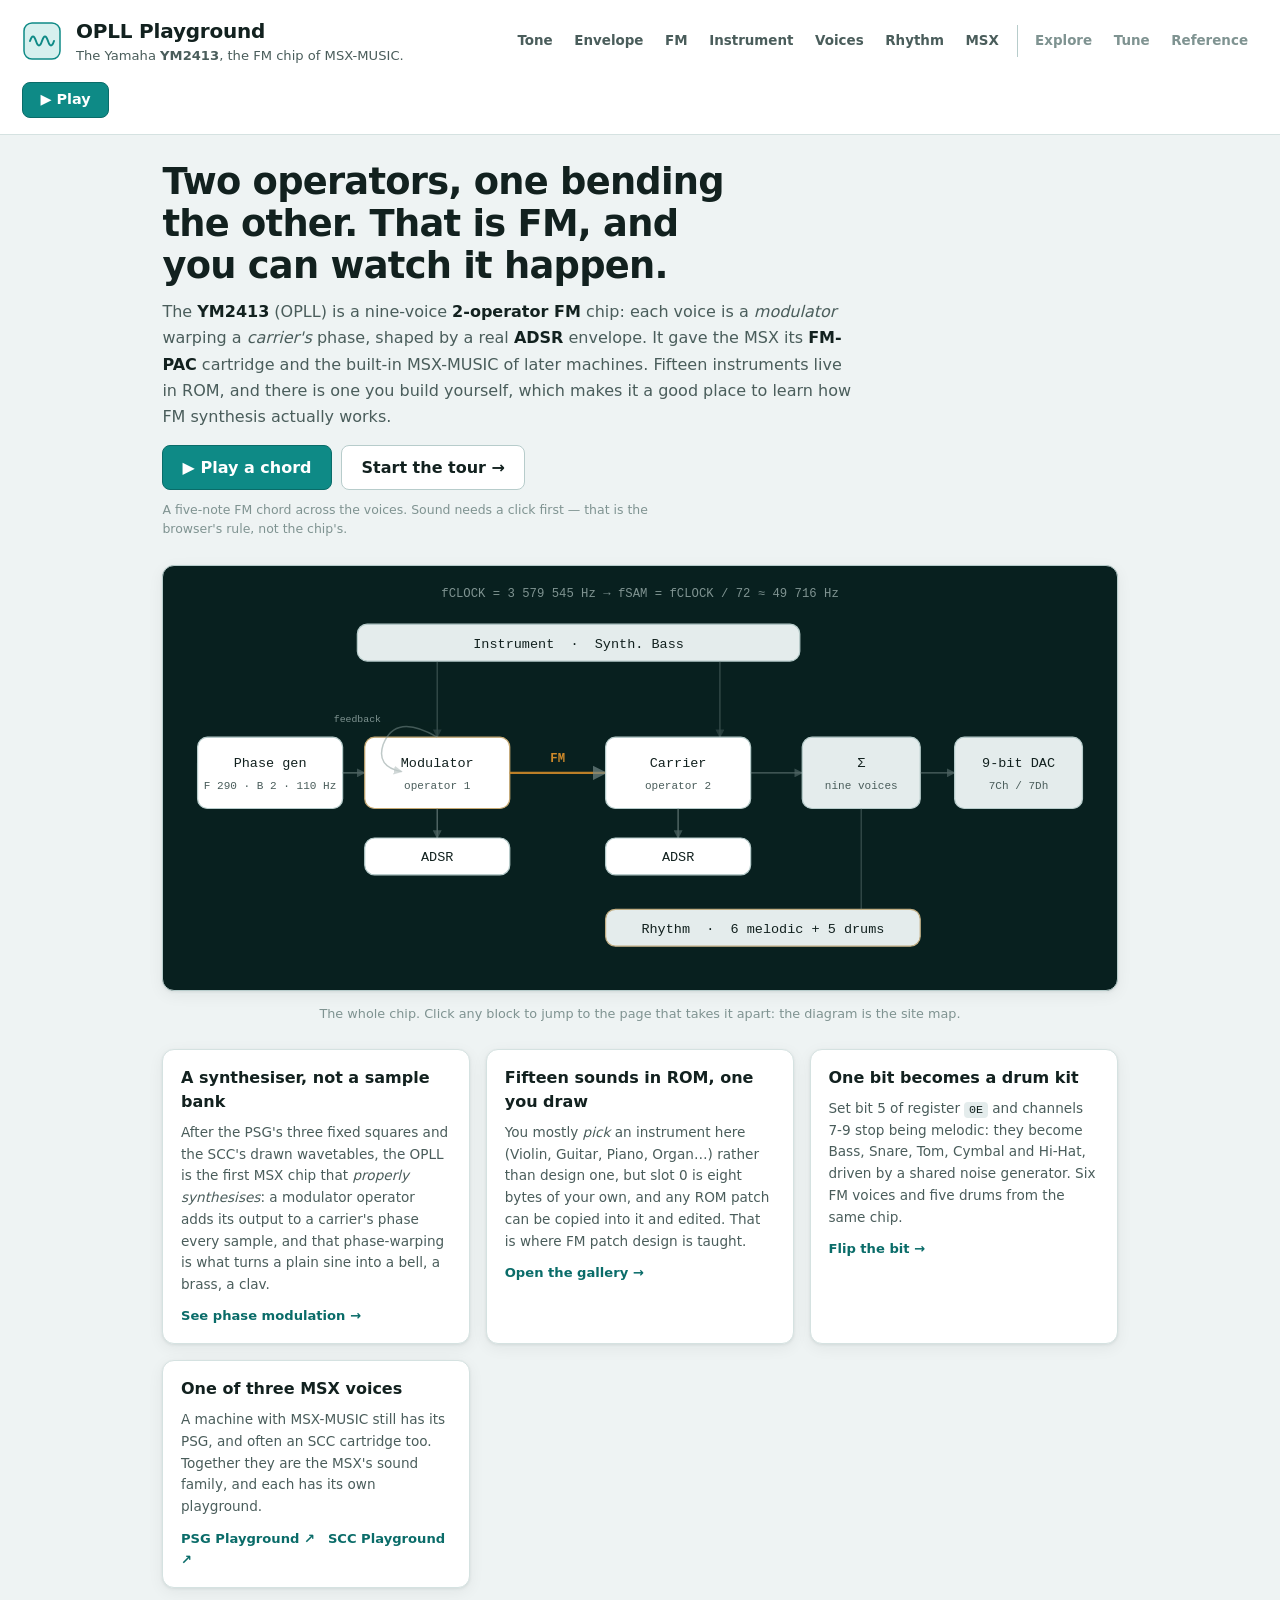
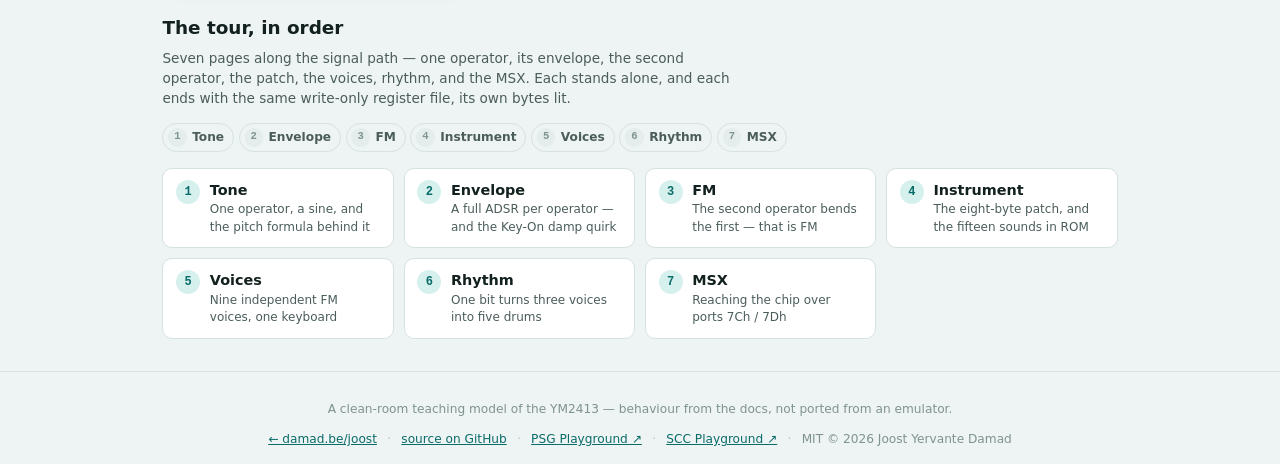
==== commit 383d7c62: "Sibling links: absolute, and add the damad.be/joost backlink The footer and landing card pointed at " ====
--- a/index.html
+++ b/index.html
@@ -83,8 +83,8 @@
             too. Together they are the MSX's sound family, and each has its own
             playground.
           </p>
-          <p><a href="../msx-edu-psg/" class="card-link">PSG Playground ↗</a> &#160;
-             <a href="../msx-edu-scc/" class="card-link">SCC Playground ↗</a></p>
+          <p><a href="https://damad.be/joost/msx-edu-psg/" class="card-link">PSG Playground ↗</a> &#160;
+             <a href="https://damad.be/joost/msx-edu-scc/" class="card-link">SCC Playground ↗</a></p>
         </article>
       </div>
     </section>
